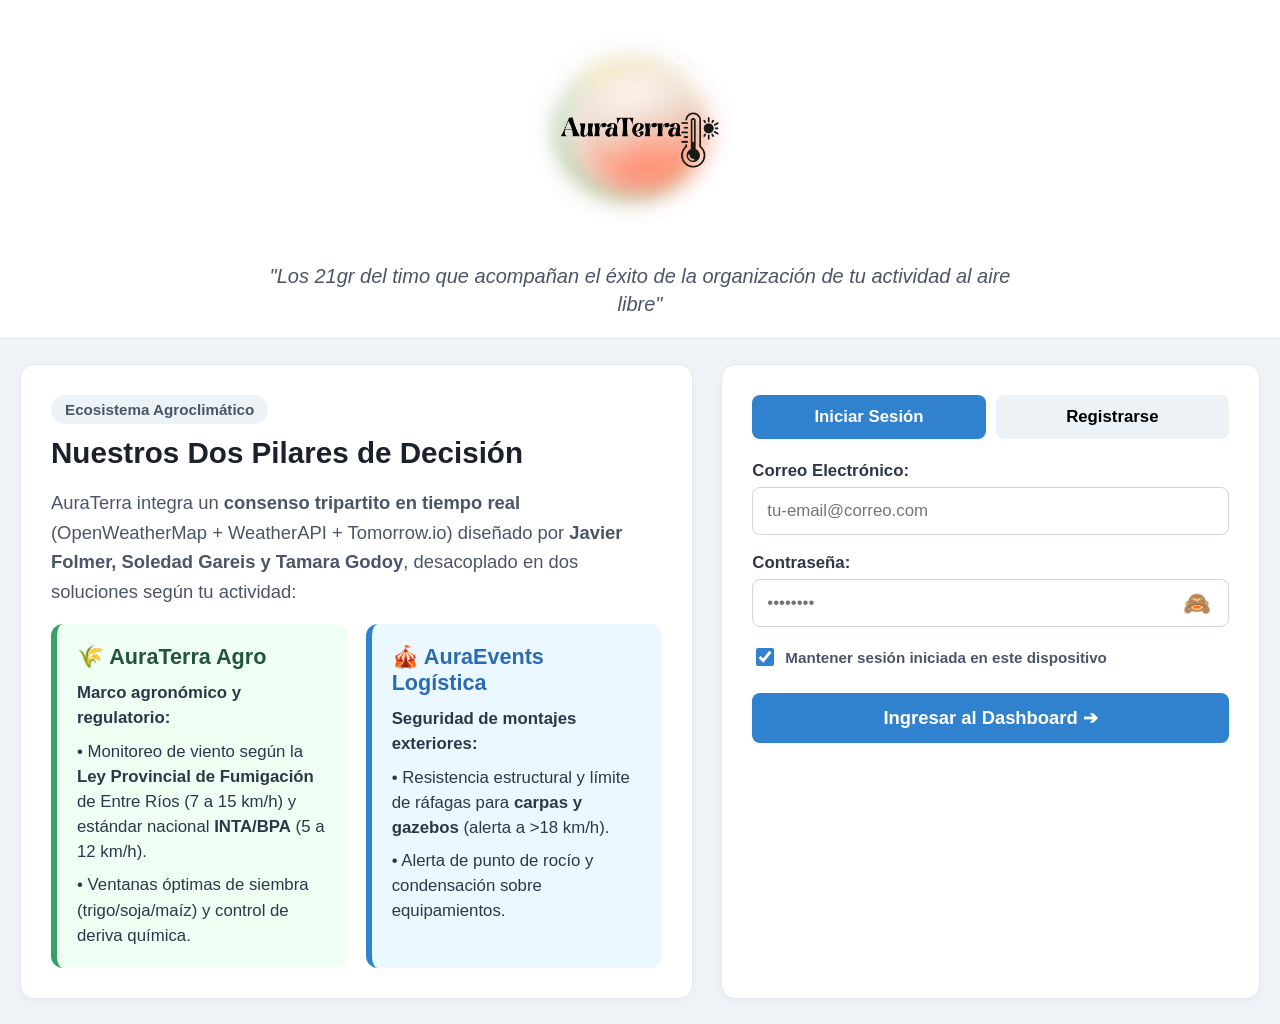
==== index.html @ 88633a2b "Aumento en el tamaño de letra, box para dejar sesion iniciada y mensaje para doble factor de autemti" ====
<!DOCTYPE html>
<html lang="es">
<head>
    <meta charset="UTF-8">
    <title>AuraTerra — Acceso Institucional</title>
    <style>
        body { font-family: 'Segoe UI', Tahoma, Geneva, Verdana, sans-serif; background: #f0f4f8; color: #2d3748; margin: 0; padding: 0; }
        .hero { background: white; padding: 30px 20px 20px 20px; text-align: center; border-bottom: 1px solid #e2e8f0; }
        .hero img { max-width: 220px; height: auto; display: block; margin: 0 auto; }
        .hero p { color: #4a5568; font-style: italic; max-width: 750px; margin: 12px auto 0 auto; font-size: 1.25rem; font-weight: 500; line-height: 1.4; }
        
        .container { max-width: 1240px; margin: 25px auto; display: grid; grid-template-columns: 1.25fr 1fr; gap: 28px; padding: 0 20px; }
        .card { background: white; padding: 30px; border-radius: 14px; box-shadow: 0 4px 15px rgba(0,0,0,0.04); border: 1px solid #e2e8f0; }
        
        .badge-ecosistema { display: inline-block; padding: 6px 14px; background: #edf2f7; border-radius: 20px; font-size: 0.95rem; font-weight: 700; color: #4a5568; }
        .titulo-seccion { font-size: 1.85rem; margin: 12px 0 16px 0; color: #1a202c; font-weight: 800; }
        .texto-intro { font-size: 1.15rem; color: #4a5568; line-height: 1.6; margin-bottom: 18px; }

        .seccion-comparativa { display: grid; grid-template-columns: 1fr 1fr; gap: 18px; margin-top: 15px; }
        .subcard-perfil { padding: 20px; border-radius: 12px; border-left: 6px solid; }
        .subcard-agro { background: #f0fff4; border-color: #38a169; }
        .subcard-events { background: #ebf8ff; border-color: #3182ce; }
        .subcard-perfil h3 { margin: 0 0 10px 0; font-size: 1.35rem; font-weight: 700; }
        .subcard-agro h3 { color: #22543d; }
        .subcard-events h3 { color: #2b6cb0; }
        .subcard-perfil p { margin: 0 0 8px 0; font-size: 1.05rem; color: #2d3748; line-height: 1.5; }
        .subcard-perfil p:last-child { margin-bottom: 0; }

        .tabs { display: flex; gap: 10px; margin-bottom: 22px; }
        .tab-btn { flex: 1; padding: 12px; border: none; background: #edf2f7; border-radius: 8px; font-weight: 700; font-size: 1.05rem; cursor: pointer; }
        .tab-btn.active { background: #3182ce; color: white; }
        .form-group { margin-bottom: 18px; position: relative; }
        .form-group label { display: block; font-weight: 700; margin-bottom: 6px; font-size: 1.05rem; color: #2d3748; }
        .input-wrapper { position: relative; display: flex; align-items: center; }
        .input-wrapper input { width: 100%; padding: 13px 44px 13px 14px; border: 1.5px solid #cbd5e0; border-radius: 8px; font-size: 1.05rem; box-sizing: border-box; }
        .toggle-pwd-btn { position: absolute; right: 12px; background: none; border: none; cursor: pointer; font-size: 1.4rem; user-select: none; }
        
        .recordar-box { display: flex; align-items: center; gap: 8px; margin: 12px 0 16px 0; user-select: none; cursor: pointer; }
        .recordar-box input[type="checkbox"] { width: 18px; height: 18px; cursor: pointer; accent-color: #3182ce; }
        .recordar-box label { font-size: 0.95rem; color: #4a5568; font-weight: 600; cursor: pointer; }

        .pwd-strength-bar { height: 6px; background: #e2e8f0; border-radius: 4px; margin-top: 8px; overflow: hidden; }
        .pwd-strength-fill { height: 100%; width: 0%; transition: width 0.3s, background 0.3s; }
        .pwd-rules { font-size: 0.85rem; color: #718096; margin-top: 6px; font-weight: 500; }

        .btn-submit { width: 100%; background: #3182ce; color: white; padding: 14px; border: none; border-radius: 8px; font-weight: 700; font-size: 1.15rem; cursor: pointer; margin-top: 8px; }
        .btn-submit:hover { background: #2b6cb0; }
        
        .modal-2fa { display: none; position: fixed; inset: 0; background: rgba(0,0,0,0.5); backdrop-filter: blur(4px); justify-content: center; align-items: center; z-index: 9999; }
        .modal-2fa.active { display: flex; }
        .modal-2fa-card { background: white; padding: 32px; border-radius: 14px; width: 360px; text-align: center; box-shadow: 0 10px 25px rgba(0,0,0,0.2); }
        .input-otp { font-size: 2rem; letter-spacing: 10px; text-align: center; width: 85%; padding: 10px; border: 2px solid #3182ce; border-radius: 8px; margin: 15px auto; display: block; font-weight: bold; }
    </style>
</head>
<body>
    <div class="hero">
        <img src="./public/img/image_67422e.jpg" alt="AuraTerra Logo">
        <p>"Los 21gr del timo que acompañan el éxito de la organización de tu actividad al aire libre"</p>
    </div>

    <div class="container">
        <div class="card">
            <span class="badge-ecosistema">Ecosistema Agroclimático</span>
            <h2 class="titulo-seccion">Nuestros Dos Pilares de Decisión</h2>
            <p class="texto-intro">AuraTerra integra un <b>consenso tripartito en tiempo real</b> (OpenWeatherMap + WeatherAPI + Tomorrow.io) diseñado por <b>Javier Folmer, Soledad Gareis y Tamara Godoy</b>, desacoplado en dos soluciones según tu actividad:</p>

            <div class="seccion-comparativa">
                <div class="subcard-perfil subcard-agro">
                    <h3>🌾 AuraTerra Agro</h3>
                    <p><b>Marco agronómico y regulatorio:</b></p>
                    <p>• Monitoreo de viento según la <b>Ley Provincial de Fumigación</b> de Entre Ríos (7 a 15 km/h) y estándar nacional <b>INTA/BPA</b> (5 a 12 km/h).</p>
                    <p>• Ventanas óptimas de siembra (trigo/soja/maíz) y control de deriva química.</p>
                </div>
                <div class="subcard-perfil subcard-events">
                    <h3>🎪 AuraEvents Logística</h3>
                    <p><b>Seguridad de montajes exteriores:</b></p>
                    <p>• Resistencia estructural y límite de ráfagas para <b>carpas y gazebos</b> (alerta a >18 km/h).</p>
                    <p>• Alerta de punto de rocío y condensación sobre equipamientos.</p>
                </div>
            </div>
        </div>

        <div class="card">
            <div class="tabs">
                <button class="tab-btn active" id="tabLogin" onclick="cambiarTab('login')">Iniciar Sesión</button>
                <button class="tab-btn" id="tabRegister" onclick="cambiarTab('register')">Registrarse</button>
            </div>

            <!-- Formulario de Login -->
            <form id="formLogin" onsubmit="iniciarLoginCon2FA(event)">
                <div class="form-group">
                    <label>Correo Electrónico:</label>
                    <div class="input-wrapper">
                        <input type="email" id="loginEmail" required placeholder="tu-email@correo.com">
                    </div>
                </div>
                <div class="form-group">
                    <label>Contraseña:</label>
                    <div class="input-wrapper">
                        <input type="password" id="loginPassword" required placeholder="••••••••">
                        <button type="button" class="toggle-pwd-btn" onclick="togglePasswordVisibility('loginPassword', this)">🙈</button>
                    </div>
                </div>

                <!-- Checkbox Mantener Sesión -->
                <div class="recordar-box">
                    <input type="checkbox" id="checkRecordarSesion" checked>
                    <label for="checkRecordarSesion">Mantener sesión iniciada en este dispositivo</label>
                </div>

                <button type="submit" class="btn-submit">Ingresar al Dashboard ➔</button>
            </form>

            <!-- Formulario de Registro -->
            <form id="formRegister" style="display:none;" onsubmit="procesarRegistro(event)">
                <div class="form-group">
                    <label>Nombre y Apellido:</label>
                    <div class="input-wrapper">
                        <input type="text" id="regNombre" required placeholder="Ej: Soledad Gareis">
                    </div>
                </div>
                <div class="form-group">
                    <label>Correo Electrónico:</label>
                    <div class="input-wrapper">
                        <input type="email" id="regEmail" required placeholder="tu-email@correo.com">
                    </div>
                </div>
                <div class="form-group">
                    <label>Contraseña Compleja:</label>
                    <div class="input-wrapper">
                        <input type="password" id="regPassword" required oninput="evaluarFuerzaContrasena(this.value)" placeholder="Ej: Clima#2026!">
                        <button type="button" class="toggle-pwd-btn" onclick="togglePasswordVisibility('regPassword', this)">🙈</button>
                    </div>
                    <div class="pwd-strength-bar"><div class="pwd-strength-fill" id="pwdBar"></div></div>
                    <div class="pwd-rules" id="pwdRules">Mínimo 8 caracteres, 1 mayúscula, 1 número y 1 símbolo (@$!%*?&).</div>
                </div>
                <div class="form-group">
                    <label>Rol Operativo:</label>
                    <select id="regRol" style="width:100%; padding:13px; border:1.5px solid #cbd5e0; border-radius:8px; font-size:1.05rem;">
                        <option value="agricultor">🌾 AuraTerra — Agricultor (Ley de Fumigación)</option>
                        <option value="planificador">🎪 AuraEvents — Planificador (Seguridad Carpas)</option>
                    </select>
                </div>
                <button type="submit" class="btn-submit" style="background:#27ae60;">Crear Cuenta ➔</button>
            </form>
            <div id="msgAuth" style="margin-top:14px; text-align:center; font-weight:700; font-size:1.05rem;"></div>
        </div>
    </div>

    <!-- Modal 2FA -->
    <div class="modal-2fa" id="modal2FA">
        <div class="modal-2fa-card">
            <span style="font-size:2.8rem;">🔐</span>
            <h3 style="margin:10px 0 6px 0; font-size:1.4rem;">Doble Factor (2FA)</h3>
            <p style="font-size:0.95rem; color:#718096; margin:0;">Ingresá el código de verificación:</p>
            <div style="background:#edf2f7; padding:10px; border-radius:8px; font-weight:800; color:#2b6cb0; margin:12px 0; font-size:1.2rem;" id="otpDemoDisplay">Código: ------</div>
            <input type="text" class="input-otp" id="inputCodigoOTP" maxlength="6" placeholder="000000">
            <button class="btn-submit" onclick="verificarCodigoOTP()">Verificar y Entrar ➔</button>
            <p style="font-size:0.9rem; color:#e53e3e; margin-top:10px; display:none; font-weight:700;" id="error2FA">Código incorrecto. Reintentá.</p>
        </div>
    </div>

    <script>
        const API_URL = "http://localhost/auraterra-backend-api";
        let codigoOTPGenerado = null;
        let datosUsuarioPendientes = null;
        let intentosFallidos2FA = 0;
        let recordarSesionElegido = true;

        // Auto-login si el usuario tildó "Mantener sesión iniciada"
        window.addEventListener('DOMContentLoaded', () => {
            const sesionPersistida = localStorage.getItem('usuario');
            if (sesionPersistida) {
                try {
                    const u = JSON.parse(sesionPersistida);
                    if (u && u.nombre) {
                        window.location.href = './public/dashboard.html';
                        return;
                    }
                } catch(e) {}
            }
        });

        function cambiarTab(tab) {
            document.getElementById('tabLogin').classList.toggle('active', tab === 'login');
            document.getElementById('tabRegister').classList.toggle('active', tab === 'register');
            document.getElementById('formLogin').style.display = tab === 'login' ? 'block' : 'none';
            document.getElementById('formRegister').style.display = tab === 'register' ? 'block' : 'none';
            document.getElementById('msgAuth').textContent = '';
        }

        function togglePasswordVisibility(inputId, btn) {
            const input = document.getElementById(inputId);
            if (input.type === 'password') {
                input.type = 'text';
                btn.textContent = '👀';
            } else {
                input.type = 'password';
                btn.textContent = '🙈';
            }
        }

        function evaluarFuerzaContrasena(pwd) {
            const bar = document.getElementById('pwdBar');
            const rules = document.getElementById('pwdRules');
            let fuerza = 0;
            if (pwd.length >= 8) fuerza += 25;
            if (/[A-Z]/.test(pwd)) fuerza += 25;
            if (/[0-9]/.test(pwd)) fuerza += 25;
            if (/[@$!%*?&#]/.test(pwd)) fuerza += 25;

            bar.style.width = fuerza + '%';
            if (fuerza < 50) {
                bar.style.background = '#e53e3e';
                rules.style.color = '#e53e3e';
            } else if (fuerza < 100) {
                bar.style.background = '#dd6b20';
                rules.style.color = '#dd6b20';
            } else {
                bar.style.background = '#38a169';
                rules.style.color = '#38a169';
                rules.textContent = '✓ Contraseña segura y robusta.';
            }
            return fuerza === 100;
        }

        async function iniciarLoginCon2FA(e) {
            e.preventDefault();
            const email = document.getElementById('loginEmail').value.trim();
            const password = document.getElementById('loginPassword').value;
            recordarSesionElegido = document.getElementById('checkRecordarSesion').checked;
            const msg = document.getElementById('msgAuth');
            msg.style.color = '#3182ce'; msg.textContent = 'Validando credenciales...';

            try {
                const res = await fetch(`${API_URL}/login`, {
                    method: 'POST',
                    headers: { 'Content-Type': 'application/json' },
                    body: JSON.stringify({ email, password })
                });
                const data = await res.json();
                if (data.status === 'success') {
                    msg.textContent = '';
                    datosUsuarioPendientes = data.user;
                    intentosFallidos2FA = 0;
                    
                    codigoOTPGenerado = Math.floor(100000 + Math.random() * 900000).toString();
                    document.getElementById('otpDemoDisplay').textContent = `Código de seguridad: ${codigoOTPGenerado}`;
                    document.getElementById('modal2FA').classList.add('active');
                    
                    const inputOtp = document.getElementById('inputCodigoOTP');
                    inputOtp.value = '';
                    setTimeout(() => inputOtp.focus(), 150);
                    inputOtp.onkeydown = (evt) => {
                        if (evt.key === 'Enter') {
                            evt.preventDefault();
                            verificarCodigoOTP();
                        }
                    };
                } else {
                    msg.style.color = '#e53e3e';
                    msg.textContent = '❌ ' + (data.message || 'Credenciales inválidas');
                }
            } catch(err) {
                msg.style.color = '#e53e3e';
                msg.textContent = '❌ Error de conexión al backend';
            }
        }

        function verificarCodigoOTP() {
            const ingresado = document.getElementById('inputCodigoOTP').value.trim();
            const err = document.getElementById('error2FA');

            if (ingresado === codigoOTPGenerado) {
                const infoStr = JSON.stringify(datosUsuarioPendientes);
                if (recordarSesionElegido) {
                    localStorage.setItem('usuario', infoStr);
                    sessionStorage.removeItem('usuario');
                } else {
                    sessionStorage.setItem('usuario', infoStr);
                    localStorage.removeItem('usuario');
                }
                window.location.href = './public/dashboard.html';
            } else {
                intentosFallidos2FA++;
                const restantes = 3 - intentosFallidos2FA;
                if (intentosFallidos2FA >= 3) {
                    alert("🚫 Seguridad Perimetral: Se ha bloqueado el acceso por superar los 3 intentos fallidos de 2FA.");
                    window.location.href = `${API_URL}/index.php?error_suspension_manual=1`;
                } else {
                    err.textContent = `Código incorrecto. Te quedan ${restantes} intento(s) antes del bloqueo.`;
                    err.style.display = 'block';
                    document.getElementById('inputCodigoOTP').value = '';
                    document.getElementById('inputCodigoOTP').focus();
                }
            }
        }

        async function procesarRegistro(e) {
            e.preventDefault();
            const nombre = document.getElementById('regNombre').value.trim();
            const email = document.getElementById('regEmail').value.trim();
            const password = document.getElementById('regPassword').value;
            const rol = document.getElementById('regRol').value;
            const msg = document.getElementById('msgAuth');

            if (!evaluarFuerzaContrasena(password)) {
                msg.style.color = '#e53e3e';
                msg.textContent = '⚠️ La contraseña debe cumplir todos los requisitos de seguridad.';
                return;
            }

            msg.style.color = '#3182ce'; msg.textContent = 'Creando cuenta...';
            try {
                const res = await fetch(`${API_URL}/register`, {
                    method: 'POST',
                    headers: { 'Content-Type': 'application/json' },
                    body: JSON.stringify({ nombre, email, password, rol })
                });
                const data = await res.json();
                if (data.status === 'success') {
                    localStorage.setItem('usuario', JSON.stringify({ nombre, email, rol }));
                    window.location.href = './public/dashboard.html';
                } else {
                    msg.style.color = '#e53e3e';
                    msg.textContent = '❌ ' + (data.message || 'Error al registrarse');
                }
            } catch(err) {
                msg.style.color = '#e53e3e';
                msg.textContent = '❌ Error de comunicación con la API';
            }
        }
    </script>
</body>
</html>
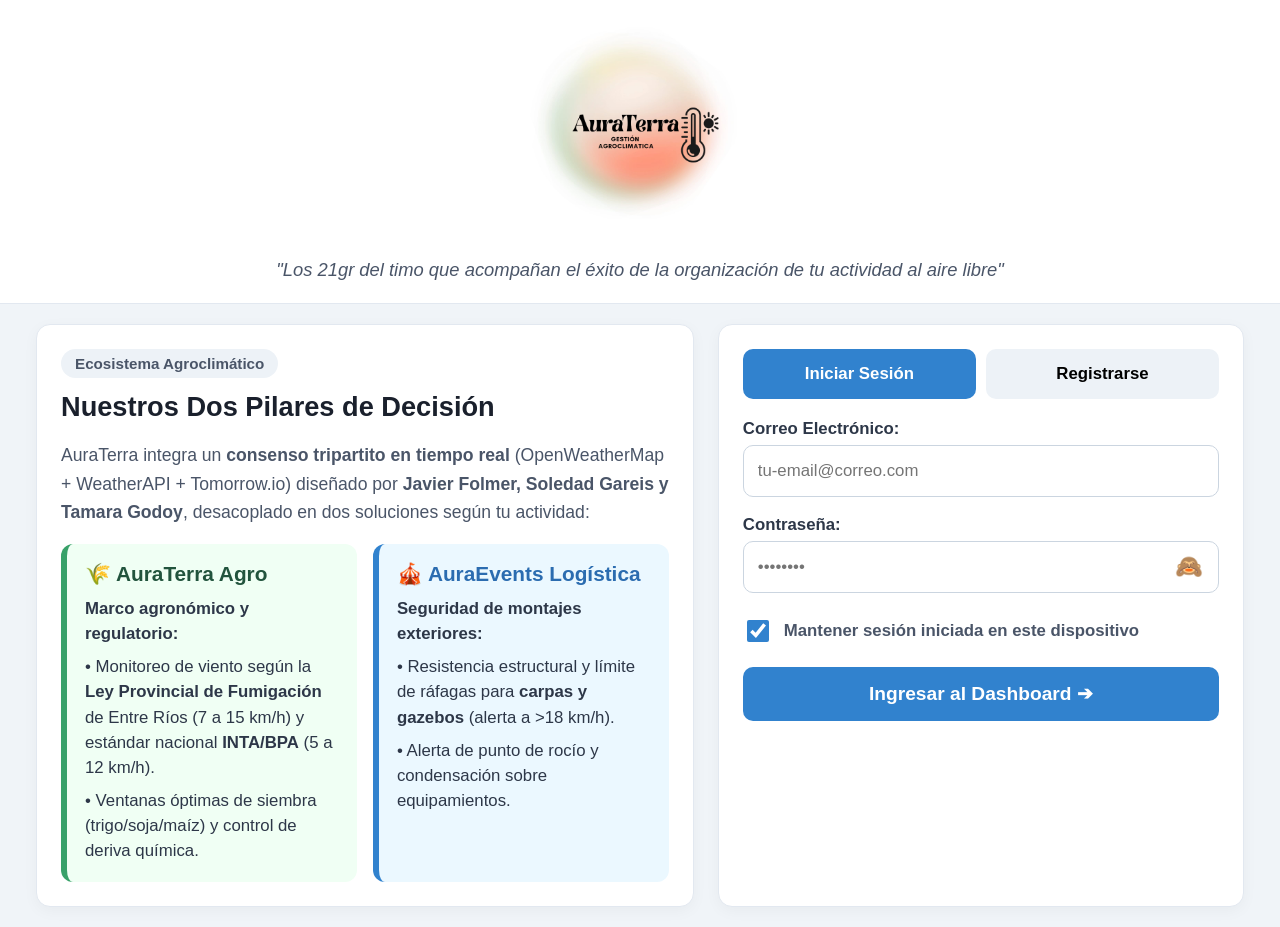
==== commit a5d7439f: "Cambio de placeholder en registro + Mejoras de uso en consola de administrador" ====
--- a/index.html
+++ b/index.html
@@ -2,59 +2,74 @@
 <html lang="es">
 <head>
     <meta charset="UTF-8">
+    <meta name="viewport" content="width=device-width, initial-scale=1.0, maximum-scale=1.0, user-scalable=no">
     <title>AuraTerra — Acceso Institucional</title>
     <style>
-        body { font-family: 'Segoe UI', Tahoma, Geneva, Verdana, sans-serif; background: #f0f4f8; color: #2d3748; margin: 0; padding: 0; }
-        .hero { background: white; padding: 30px 20px 20px 20px; text-align: center; border-bottom: 1px solid #e2e8f0; }
-        .hero img { max-width: 220px; height: auto; display: block; margin: 0 auto; }
-        .hero p { color: #4a5568; font-style: italic; max-width: 750px; margin: 12px auto 0 auto; font-size: 1.25rem; font-weight: 500; line-height: 1.4; }
-        
-        .container { max-width: 1240px; margin: 25px auto; display: grid; grid-template-columns: 1.25fr 1fr; gap: 28px; padding: 0 20px; }
-        .card { background: white; padding: 30px; border-radius: 14px; box-shadow: 0 4px 15px rgba(0,0,0,0.04); border: 1px solid #e2e8f0; }
+        * { box-sizing: border-box; }
+        body { font-family: 'Segoe UI', Tahoma, Geneva, Verdana, sans-serif; background: #f0f4f8; color: #2d3748; margin: 0; padding: 0; -webkit-tap-highlight-color: transparent; }
+        
+        .hero { background: white; padding: 25px 16px 20px 16px; text-align: center; border-bottom: 1px solid #e2e8f0; }
+        .hero img { max-width: 220px; width: 75%; height: auto; display: block; margin: 0 auto; }
+        .hero p { color: #4a5568; font-style: italic; max-width: 750px; margin: 12px auto 0 auto; font-size: 1.15rem; font-weight: 500; line-height: 1.4; padding: 0 10px; }
+        
+        .container { max-width: 1240px; margin: 20px auto; display: grid; grid-template-columns: 1.25fr 1fr; gap: 24px; padding: 0 16px; }
+        .card { background: white; padding: 24px; border-radius: 14px; box-shadow: 0 4px 15px rgba(0,0,0,0.04); border: 1px solid #e2e8f0; }
         
         .badge-ecosistema { display: inline-block; padding: 6px 14px; background: #edf2f7; border-radius: 20px; font-size: 0.95rem; font-weight: 700; color: #4a5568; }
-        .titulo-seccion { font-size: 1.85rem; margin: 12px 0 16px 0; color: #1a202c; font-weight: 800; }
-        .texto-intro { font-size: 1.15rem; color: #4a5568; line-height: 1.6; margin-bottom: 18px; }
-
-        .seccion-comparativa { display: grid; grid-template-columns: 1fr 1fr; gap: 18px; margin-top: 15px; }
-        .subcard-perfil { padding: 20px; border-radius: 12px; border-left: 6px solid; }
+        .titulo-seccion { font-size: 1.7rem; margin: 12px 0 16px 0; color: #1a202c; font-weight: 800; line-height: 1.25; }
+        .texto-intro { font-size: 1.1rem; color: #4a5568; line-height: 1.6; margin-bottom: 18px; }
+
+        .seccion-comparativa { display: grid; grid-template-columns: 1fr 1fr; gap: 16px; margin-top: 15px; }
+        .subcard-perfil { padding: 18px; border-radius: 12px; border-left: 6px solid; }
         .subcard-agro { background: #f0fff4; border-color: #38a169; }
         .subcard-events { background: #ebf8ff; border-color: #3182ce; }
-        .subcard-perfil h3 { margin: 0 0 10px 0; font-size: 1.35rem; font-weight: 700; }
+        .subcard-perfil h3 { margin: 0 0 10px 0; font-size: 1.3rem; font-weight: 700; }
         .subcard-agro h3 { color: #22543d; }
         .subcard-events h3 { color: #2b6cb0; }
         .subcard-perfil p { margin: 0 0 8px 0; font-size: 1.05rem; color: #2d3748; line-height: 1.5; }
         .subcard-perfil p:last-child { margin-bottom: 0; }
 
-        .tabs { display: flex; gap: 10px; margin-bottom: 22px; }
-        .tab-btn { flex: 1; padding: 12px; border: none; background: #edf2f7; border-radius: 8px; font-weight: 700; font-size: 1.05rem; cursor: pointer; }
+        .tabs { display: flex; gap: 10px; margin-bottom: 20px; }
+        .tab-btn { flex: 1; height: 50px; border: none; background: #edf2f7; border-radius: 10px; font-weight: 700; font-size: 1.05rem; cursor: pointer; transition: background 0.2s; }
         .tab-btn.active { background: #3182ce; color: white; }
+        
         .form-group { margin-bottom: 18px; position: relative; }
         .form-group label { display: block; font-weight: 700; margin-bottom: 6px; font-size: 1.05rem; color: #2d3748; }
         .input-wrapper { position: relative; display: flex; align-items: center; }
-        .input-wrapper input { width: 100%; padding: 13px 44px 13px 14px; border: 1.5px solid #cbd5e0; border-radius: 8px; font-size: 1.05rem; box-sizing: border-box; }
-        .toggle-pwd-btn { position: absolute; right: 12px; background: none; border: none; cursor: pointer; font-size: 1.4rem; user-select: none; }
-        
-        .recordar-box { display: flex; align-items: center; gap: 8px; margin: 12px 0 16px 0; user-select: none; cursor: pointer; }
-        .recordar-box input[type="checkbox"] { width: 18px; height: 18px; cursor: pointer; accent-color: #3182ce; }
-        .recordar-box label { font-size: 0.95rem; color: #4a5568; font-weight: 600; cursor: pointer; }
+        .input-wrapper input, .form-group select { width: 100%; height: 52px; padding: 0 46px 0 14px; border: 1.5px solid #cbd5e0; border-radius: 10px; font-size: 1.05rem; background: #fff; outline: none; }
+        .input-wrapper input:focus, .form-group select:focus { border-color: #3182ce; box-shadow: 0 0 0 3px rgba(49,130,206,0.15); }
+        .toggle-pwd-btn { position: absolute; right: 8px; height: 100%; width: 44px; background: none; border: none; cursor: pointer; font-size: 1.4rem; display: flex; align-items: center; justify-content: center; user-select: none; }
+        
+        .recordar-box { display: flex; align-items: center; gap: 12px; margin: 16px 0; user-select: none; cursor: pointer; min-height: 40px; }
+        .recordar-box input[type="checkbox"] { width: 22px; height: 22px; cursor: pointer; accent-color: #3182ce; }
+        .recordar-box label { font-size: 1.05rem; color: #4a5568; font-weight: 600; cursor: pointer; }
 
         .pwd-strength-bar { height: 6px; background: #e2e8f0; border-radius: 4px; margin-top: 8px; overflow: hidden; }
         .pwd-strength-fill { height: 100%; width: 0%; transition: width 0.3s, background 0.3s; }
         .pwd-rules { font-size: 0.85rem; color: #718096; margin-top: 6px; font-weight: 500; }
 
-        .btn-submit { width: 100%; background: #3182ce; color: white; padding: 14px; border: none; border-radius: 8px; font-weight: 700; font-size: 1.15rem; cursor: pointer; margin-top: 8px; }
-        .btn-submit:hover { background: #2b6cb0; }
-        
-        .modal-2fa { display: none; position: fixed; inset: 0; background: rgba(0,0,0,0.5); backdrop-filter: blur(4px); justify-content: center; align-items: center; z-index: 9999; }
+        .btn-submit { width: 100%; height: 54px; background: #3182ce; color: white; border: none; border-radius: 10px; font-weight: 700; font-size: 1.2rem; cursor: pointer; margin-top: 10px; display: flex; align-items: center; justify-content: center; }
+        .btn-submit:active { transform: scale(0.99); background: #2b6cb0; }
+        
+        .modal-2fa { display: none; position: fixed; inset: 0; background: rgba(0,0,0,0.55); backdrop-filter: blur(4px); justify-content: center; align-items: center; z-index: 9999; padding: 16px; }
         .modal-2fa.active { display: flex; }
-        .modal-2fa-card { background: white; padding: 32px; border-radius: 14px; width: 360px; text-align: center; box-shadow: 0 10px 25px rgba(0,0,0,0.2); }
-        .input-otp { font-size: 2rem; letter-spacing: 10px; text-align: center; width: 85%; padding: 10px; border: 2px solid #3182ce; border-radius: 8px; margin: 15px auto; display: block; font-weight: bold; }
+        .modal-2fa-card { background: white; padding: 28px 20px; border-radius: 16px; width: 100%; max-width: 380px; text-align: center; box-shadow: 0 10px 25px rgba(0,0,0,0.25); }
+        .input-otp { font-size: 2.2rem; letter-spacing: 10px; text-align: center; width: 100%; height: 60px; border: 2px solid #3182ce; border-radius: 10px; margin: 15px auto; display: block; font-weight: bold; }
+
+        @media (max-width: 860px) {
+            .container { grid-template-columns: 1fr; margin: 12px auto; gap: 16px; }
+            .hero { padding: 18px 12px; }
+            .hero img { max-width: 180px; }
+            .hero p { font-size: 1.05rem; }
+            .seccion-comparativa { grid-template-columns: 1fr; }
+            .card { padding: 20px; }
+            .titulo-seccion { font-size: 1.45rem; }
+        }
     </style>
 </head>
 <body>
     <div class="hero">
-        <img src="./public/img/image_67422e.jpg" alt="AuraTerra Logo">
+        <img src="./public/img/logoAuraTerra.jpeg" alt="AuraTerra Logo">
         <p>"Los 21gr del timo que acompañan el éxito de la organización de tu actividad al aire libre"</p>
     </div>
 
@@ -91,18 +106,17 @@
                 <div class="form-group">
                     <label>Correo Electrónico:</label>
                     <div class="input-wrapper">
-                        <input type="email" id="loginEmail" required placeholder="tu-email@correo.com">
+                        <input type="email" id="loginEmail" required placeholder="tu-email@correo.com" autocomplete="email">
                     </div>
                 </div>
                 <div class="form-group">
                     <label>Contraseña:</label>
                     <div class="input-wrapper">
-                        <input type="password" id="loginPassword" required placeholder="••••••••">
+                        <input type="password" id="loginPassword" required placeholder="••••••••" autocomplete="current-password">
                         <button type="button" class="toggle-pwd-btn" onclick="togglePasswordVisibility('loginPassword', this)">🙈</button>
                     </div>
                 </div>
 
-                <!-- Checkbox Mantener Sesión -->
                 <div class="recordar-box">
                     <input type="checkbox" id="checkRecordarSesion" checked>
                     <label for="checkRecordarSesion">Mantener sesión iniciada en este dispositivo</label>
@@ -116,19 +130,19 @@
                 <div class="form-group">
                     <label>Nombre y Apellido:</label>
                     <div class="input-wrapper">
-                        <input type="text" id="regNombre" required placeholder="Ej: Soledad Gareis">
+                        <input type="text" id="regNombre" required placeholder="Ej: AuraTerra Clima">
                     </div>
                 </div>
                 <div class="form-group">
                     <label>Correo Electrónico:</label>
                     <div class="input-wrapper">
-                        <input type="email" id="regEmail" required placeholder="tu-email@correo.com">
+                        <input type="email" id="regEmail" required placeholder="tu-email@correo.com" autocomplete="email">
                     </div>
                 </div>
                 <div class="form-group">
                     <label>Contraseña Compleja:</label>
                     <div class="input-wrapper">
-                        <input type="password" id="regPassword" required oninput="evaluarFuerzaContrasena(this.value)" placeholder="Ej: Clima#2026!">
+                        <input type="password" id="regPassword" required oninput="evaluarFuerzaContrasena(this.value)" placeholder="Ej: Clima#2026!" autocomplete="new-password">
                         <button type="button" class="toggle-pwd-btn" onclick="togglePasswordVisibility('regPassword', this)">🙈</button>
                     </div>
                     <div class="pwd-strength-bar"><div class="pwd-strength-fill" id="pwdBar"></div></div>
@@ -136,7 +150,7 @@
                 </div>
                 <div class="form-group">
                     <label>Rol Operativo:</label>
-                    <select id="regRol" style="width:100%; padding:13px; border:1.5px solid #cbd5e0; border-radius:8px; font-size:1.05rem;">
+                    <select id="regRol">
                         <option value="agricultor">🌾 AuraTerra — Agricultor (Ley de Fumigación)</option>
                         <option value="planificador">🎪 AuraEvents — Planificador (Seguridad Carpas)</option>
                     </select>
@@ -154,22 +168,23 @@
             <h3 style="margin:10px 0 6px 0; font-size:1.4rem;">Doble Factor (2FA)</h3>
             <p style="font-size:0.95rem; color:#718096; margin:0;">Ingresá el código de verificación:</p>
             <div style="background:#edf2f7; padding:10px; border-radius:8px; font-weight:800; color:#2b6cb0; margin:12px 0; font-size:1.2rem;" id="otpDemoDisplay">Código: ------</div>
-            <input type="text" class="input-otp" id="inputCodigoOTP" maxlength="6" placeholder="000000">
+            <input type="text" inputmode="numeric" class="input-otp" id="inputCodigoOTP" maxlength="6" placeholder="000000">
             <button class="btn-submit" onclick="verificarCodigoOTP()">Verificar y Entrar ➔</button>
-            <p style="font-size:0.9rem; color:#e53e3e; margin-top:10px; display:none; font-weight:700;" id="error2FA">Código incorrecto. Reintentá.</p>
+            <p style="font-size:0.95rem; color:#e53e3e; margin-top:10px; display:none; font-weight:700;" id="error2FA">Código incorrecto. Reintentá.</p>
         </div>
     </div>
 
     <script>
-        const API_URL = "http://localhost/auraterra-backend-api";
+        // Enrutamiento local directo a index.php para garantizar soporte en XAMPP
+        const API_URL = "http://localhost/auraterra-backend-api/index.php";
         let codigoOTPGenerado = null;
         let datosUsuarioPendientes = null;
         let intentosFallidos2FA = 0;
         let recordarSesionElegido = true;
 
-        // Auto-login si el usuario tildó "Mantener sesión iniciada"
+        // Auto-login si la sesión persiste
         window.addEventListener('DOMContentLoaded', () => {
-            const sesionPersistida = localStorage.getItem('usuario');
+            const sesionPersistida = localStorage.getItem('usuario') || sessionStorage.getItem('usuario');
             if (sesionPersistida) {
                 try {
                     const u = JSON.parse(sesionPersistida);
@@ -230,15 +245,28 @@
             const password = document.getElementById('loginPassword').value;
             recordarSesionElegido = document.getElementById('checkRecordarSesion').checked;
             const msg = document.getElementById('msgAuth');
-            msg.style.color = '#3182ce'; msg.textContent = 'Validando credenciales...';
+            msg.style.color = '#3182ce';
+            msg.textContent = 'Validando credenciales...';
 
             try {
-                const res = await fetch(`${API_URL}/login`, {
+                // Llamada con ?ruta=/login para evitar redirecciones 301/302 en Apache
+                const res = await fetch(`${API_URL}?ruta=/login`, {
                     method: 'POST',
                     headers: { 'Content-Type': 'application/json' },
                     body: JSON.stringify({ email, password })
                 });
-                const data = await res.json();
+                
+                const texto = await res.text();
+                let data;
+                try {
+                    data = JSON.parse(texto);
+                } catch(errJson) {
+                    console.error("Respuesta cruda:", texto);
+                    msg.style.color = '#e53e3e';
+                    msg.textContent = '❌ Error interno en la API';
+                    return;
+                }
+
                 if (data.status === 'success') {
                     msg.textContent = '';
                     datosUsuarioPendientes = data.user;
@@ -272,7 +300,15 @@
             const err = document.getElementById('error2FA');
 
             if (ingresado === codigoOTPGenerado) {
-                const infoStr = JSON.stringify(datosUsuarioPendientes);
+                // Toma exactamente los datos reales que envió el backend
+                const usuarioAGuardar = datosUsuarioPendientes || {
+                    nombre: "Administradores",
+                    email: "admin@auraterra.com",
+                    rol: "admin",
+                    estado: "activo"
+                };
+                const infoStr = JSON.stringify(usuarioAGuardar);
+                
                 if (recordarSesionElegido) {
                     localStorage.setItem('usuario', infoStr);
                     sessionStorage.removeItem('usuario');
@@ -280,15 +316,17 @@
                     sessionStorage.setItem('usuario', infoStr);
                     localStorage.removeItem('usuario');
                 }
+                localStorage.setItem('usuario_mobile', infoStr);
+
                 window.location.href = './public/dashboard.html';
             } else {
                 intentosFallidos2FA++;
                 const restantes = 3 - intentosFallidos2FA;
                 if (intentosFallidos2FA >= 3) {
-                    alert("🚫 Seguridad Perimetral: Se ha bloqueado el acceso por superar los 3 intentos fallidos de 2FA.");
-                    window.location.href = `${API_URL}/index.php?error_suspension_manual=1`;
+                    alert("🚫 Acceso bloqueado por superar los intentos de 2FA.");
+                    window.location.reload();
                 } else {
-                    err.textContent = `Código incorrecto. Te quedan ${restantes} intento(s) antes del bloqueo.`;
+                    err.textContent = `Código incorrecto. Te quedan ${restantes} intento(s).`;
                     err.style.display = 'block';
                     document.getElementById('inputCodigoOTP').value = '';
                     document.getElementById('inputCodigoOTP').focus();
@@ -310,16 +348,18 @@
                 return;
             }
 
-            msg.style.color = '#3182ce'; msg.textContent = 'Creando cuenta...';
+            msg.style.color = '#3182ce'; 
+            msg.textContent = 'Creando cuenta...';
             try {
-                const res = await fetch(`${API_URL}/register`, {
+                const res = await fetch(`${API_URL}?ruta=/register`, {
                     method: 'POST',
                     headers: { 'Content-Type': 'application/json' },
                     body: JSON.stringify({ nombre, email, password, rol })
                 });
                 const data = await res.json();
                 if (data.status === 'success') {
-                    localStorage.setItem('usuario', JSON.stringify({ nombre, email, rol }));
+                    const u = { nombre, email, rol, estado: 'prueba' };
+                    localStorage.setItem('usuario', JSON.stringify(u));
                     window.location.href = './public/dashboard.html';
                 } else {
                     msg.style.color = '#e53e3e';
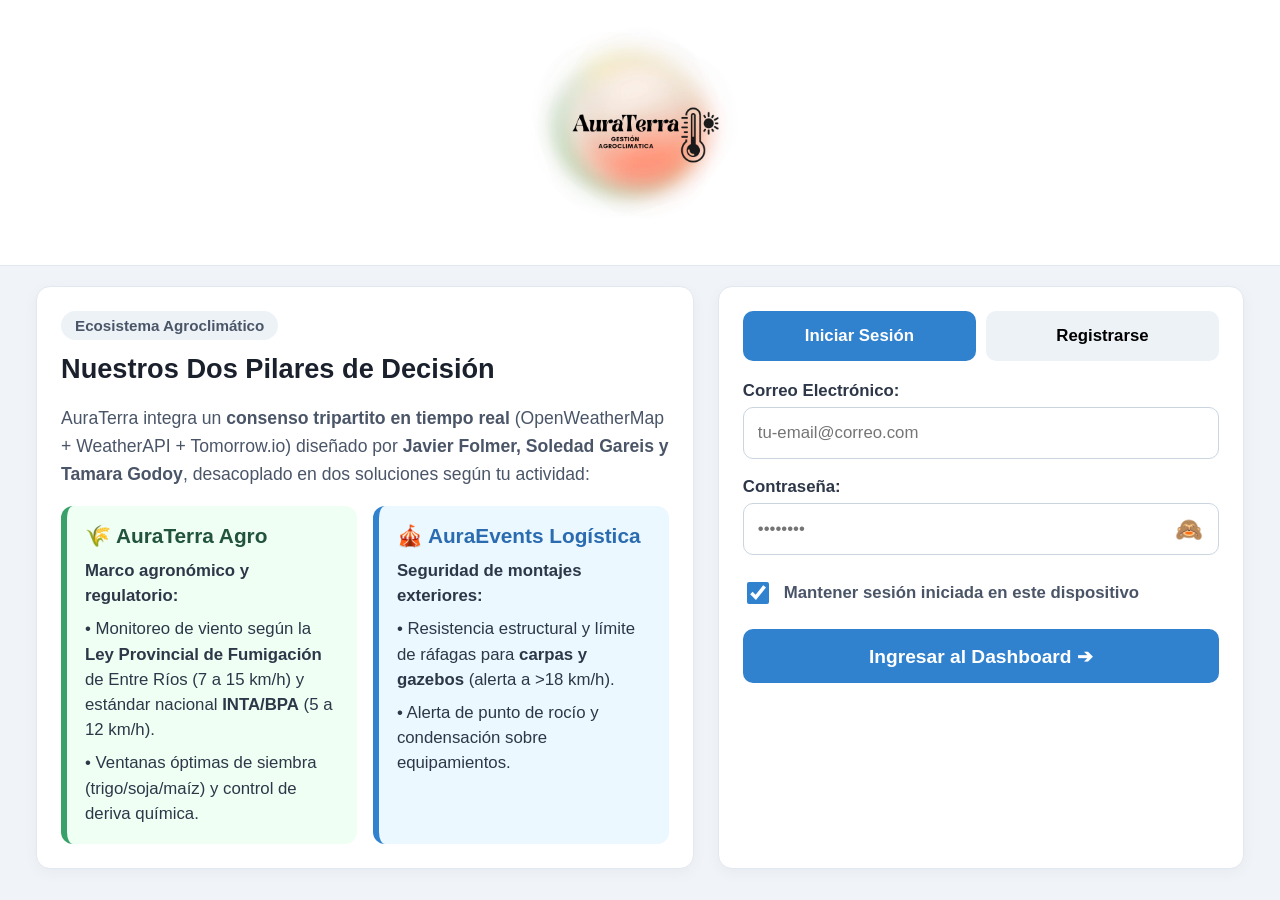
==== commit 0c5608b9: "Cambio de logo y slogan" ====
--- a/index.html
+++ b/index.html
@@ -48,13 +48,20 @@
         .pwd-strength-fill { height: 100%; width: 0%; transition: width 0.3s, background 0.3s; }
         .pwd-rules { font-size: 0.85rem; color: #718096; margin-top: 6px; font-weight: 500; }
 
-        .btn-submit { width: 100%; height: 54px; background: #3182ce; color: white; border: none; border-radius: 10px; font-weight: 700; font-size: 1.2rem; cursor: pointer; margin-top: 10px; display: flex; align-items: center; justify-content: center; }
+        .btn-submit { width: 100%; height: 54px; background: #3182ce; color: white; border: none; border-radius: 10px; font-weight: 700; font-size: 1.2rem; cursor: pointer; margin-top: 10px; display: flex; align-items: center; justify-content: center; transition: transform 0.1s, background 0.2s; }
         .btn-submit:active { transform: scale(0.99); background: #2b6cb0; }
         
-        .modal-2fa { display: none; position: fixed; inset: 0; background: rgba(0,0,0,0.55); backdrop-filter: blur(4px); justify-content: center; align-items: center; z-index: 9999; padding: 16px; }
-        .modal-2fa.active { display: flex; }
-        .modal-2fa-card { background: white; padding: 28px 20px; border-radius: 16px; width: 100%; max-width: 380px; text-align: center; box-shadow: 0 10px 25px rgba(0,0,0,0.25); }
-        .input-otp { font-size: 2.2rem; letter-spacing: 10px; text-align: center; width: 100%; height: 60px; border: 2px solid #3182ce; border-radius: 10px; margin: 15px auto; display: block; font-weight: bold; }
+        /* Modales */
+        .modal-overlay { display: none; position: fixed; inset: 0; background: rgba(15, 23, 42, 0.65); backdrop-filter: blur(5px); justify-content: center; align-items: center; z-index: 9999; padding: 16px; }
+        .modal-overlay.active { display: flex; }
+        .modal-card { background: white; padding: 30px 24px; border-radius: 18px; width: 100%; max-width: 440px; text-align: center; box-shadow: 0 20px 30px rgba(0,0,0,0.25); animation: popModal 0.25s ease-out; }
+        @keyframes popModal { from { opacity: 0; transform: scale(0.92); } to { opacity: 1; transform: scale(1); } }
+        
+        .input-otp { font-size: 2.3rem; letter-spacing: 10px; text-align: center; width: 100%; height: 62px; border: 2.5px solid #3182ce; border-radius: 12px; margin: 16px 0; display: block; font-weight: bold; background: #f8fafc; outline: none; }
+        .input-otp.shake { animation: shakeError 0.35s ease-in-out; border-color: #e53e3e; }
+        @keyframes shakeError { 0%, 100% { transform: translateX(0); } 20%, 60% { transform: translateX(-8px); } 40%, 80% { transform: translateX(8px); } }
+
+        .badge-alerta-2fa { background: #fff5f5; border: 1.5px solid #feb2b2; color: #c53030; padding: 10px 14px; border-radius: 10px; font-size: 0.95rem; font-weight: 700; margin-top: 12px; display: none; }
 
         @media (max-width: 860px) {
             .container { grid-template-columns: 1fr; margin: 12px auto; gap: 16px; }
@@ -70,7 +77,6 @@
 <body>
     <div class="hero">
         <img src="./public/img/logoAuraTerra.jpeg" alt="AuraTerra Logo">
-        <p>"Los 21gr del timo que acompañan el éxito de la organización de tu actividad al aire libre"</p>
     </div>
 
     <div class="container">
@@ -122,7 +128,7 @@
                     <label for="checkRecordarSesion">Mantener sesión iniciada en este dispositivo</label>
                 </div>
 
-                <button type="submit" class="btn-submit">Ingresar al Dashboard ➔</button>
+                <button type="submit" id="btnSubmitLogin" class="btn-submit">Ingresar al Dashboard ➔</button>
             </form>
 
             <!-- Formulario de Registro -->
@@ -161,40 +167,75 @@
         </div>
     </div>
 
-    <!-- Modal 2FA -->
-    <div class="modal-2fa" id="modal2FA">
-        <div class="modal-2fa-card">
-            <span style="font-size:2.8rem;">🔐</span>
-            <h3 style="margin:10px 0 6px 0; font-size:1.4rem;">Doble Factor (2FA)</h3>
-            <p style="font-size:0.95rem; color:#718096; margin:0;">Ingresá el código de verificación:</p>
-            <div style="background:#edf2f7; padding:10px; border-radius:8px; font-weight:800; color:#2b6cb0; margin:12px 0; font-size:1.2rem;" id="otpDemoDisplay">Código: ------</div>
-            <input type="text" inputmode="numeric" class="input-otp" id="inputCodigoOTP" maxlength="6" placeholder="000000">
-            <button class="btn-submit" onclick="verificarCodigoOTP()">Verificar y Entrar ➔</button>
-            <p style="font-size:0.95rem; color:#e53e3e; margin-top:10px; display:none; font-weight:700;" id="error2FA">Código incorrecto. Reintentá.</p>
+    <!-- Modal 2FA Visualmente Atractivo -->
+    <div class="modal-overlay" id="modal2FA">
+        <div class="modal-card">
+            <span style="font-size:3.2rem; display:block; margin-bottom:6px;">🛡️</span>
+            <h3 style="margin:0 0 6px 0; font-size:1.5rem; color:#1a202c; font-weight:800;">Doble Factor (2FA)</h3>
+            <p style="font-size:1rem; color:#4a5568; margin:0 0 10px 0;">Ingresá el código numérico para verificar tu identidad:</p>
+            
+            <div style="background:#ebf8ff; border:1.5px solid #bee3f8; padding:12px; border-radius:12px; font-weight:800; color:#2b6cb0; margin:10px 0; font-size:1.3rem; letter-spacing:1px;" id="otpDemoDisplay">Código: ------</div>
+            
+            <input type="text" inputmode="numeric" class="input-otp" id="inputCodigoOTP" maxlength="6" placeholder="000000" autocomplete="one-time-code">
+            
+            <div id="badgeAlerta2FA" class="badge-alerta-2fa"></div>
+            
+            <button class="btn-submit" id="btnConfirmar2FA" onclick="verificarCodigoOTP()">Verificar y Acceder ➔</button>
+            <button type="button" onclick="cancelar2FA()" style="background:none; border:none; color:#718096; font-size:0.95rem; margin-top:14px; cursor:pointer; font-weight:600;">← Cancelar y volver</button>
         </div>
     </div>
 
+    <!-- Modal Elegante de Cuenta Suspendida -->
+    <div class="modal-overlay" id="modalSuspendida">
+        <div class="modal-card" style="border-top: 6px solid #e53e3e;">
+            <span style="font-size:3.4rem; display:block; margin-bottom:8px;">🚫</span>
+            <h3 style="margin:0 0 8px 0; font-size:1.5rem; color:#c53030; font-weight:800;">Cuenta Suspendida</h3>
+            <p style="font-size:1.05rem; color:#4a5568; line-height:1.5; margin:0 0 16px 0;" id="textoSuspendidaMensaje">
+                El período de prueba de 7 días ha finalizado para esta cuenta o ha sido inhabilitada temporalmente.
+            </p>
+            <div style="background:#f7fafc; border:1px solid #e2e8f0; padding:14px; border-radius:12px; font-size:0.95rem; color:#2d3748; margin-bottom:18px; text-align:left;">
+                📧 <b>Contacto para activación inmediata:</b><br>
+                Escríbenos a <a href="mailto:soporte@auraterra.com" style="color:#3182ce; font-weight:bold; text-decoration:none;">soporte@auraterra.com</a> con tu correo de registro para reactivar la licencia.
+            </div>
+            <button class="btn-submit" style="background:#4a5568;" onclick="cerrarModalSuspendida()">Entendido</button>
+        </div>
+    </div>
+
+    <!-- Modal Elegante de Bloqueo por Intentos 2FA Excedidos -->
+    <div class="modal-overlay" id="modalBloqueo2FA">
+        <div class="modal-card" style="border-top: 6px solid #e53e3e;">
+            <span style="font-size:3.4rem; display:block; margin-bottom:8px;">🔒</span>
+            <h3 style="margin:0 0 8px 0; font-size:1.5rem; color:#c53030; font-weight:800;">Acceso Bloqueado</h3>
+            <p style="font-size:1.05rem; color:#4a5568; line-height:1.5; margin:0 0 18px 0;">
+                Superaste los <b>3 intentos máximos</b> permitidos para la validación de doble factor. Por seguridad, el acceso ha sido cerrado.
+            </p>
+            <button class="btn-submit" style="background:#e53e3e;" onclick="window.location.reload()">Reintentar Ingreso</button>
+        </div>
+    </div>
+
     <script>
-        // Enrutamiento local directo a index.php para garantizar soporte en XAMPP
         const API_URL = "http://localhost/auraterra-backend-api/index.php";
         let codigoOTPGenerado = null;
         let datosUsuarioPendientes = null;
         let intentosFallidos2FA = 0;
         let recordarSesionElegido = true;
 
-        // Auto-login si la sesión persiste
-        window.addEventListener('DOMContentLoaded', () => {
+        // Auto-login solo si existe una sesión válida previamente guardada
+        /*window.addEventListener('DOMContentLoaded', () => {
             const sesionPersistida = localStorage.getItem('usuario') || sessionStorage.getItem('usuario');
             if (sesionPersistida) {
                 try {
                     const u = JSON.parse(sesionPersistida);
-                    if (u && u.nombre) {
+                    if (u && u.nombre && u.estado !== 'suspendido') {
                         window.location.href = './public/dashboard.html';
                         return;
                     }
-                } catch(e) {}
-            }
-        });
+                } catch(e) {
+                    localStorage.removeItem('usuario');
+                    sessionStorage.removeItem('usuario');
+                }
+            }
+        });*/
 
         function cambiarTab(tab) {
             document.getElementById('tabLogin').classList.toggle('active', tab === 'login');
@@ -245,11 +286,13 @@
             const password = document.getElementById('loginPassword').value;
             recordarSesionElegido = document.getElementById('checkRecordarSesion').checked;
             const msg = document.getElementById('msgAuth');
+            const btn = document.getElementById('btnSubmitLogin');
+
             msg.style.color = '#3182ce';
             msg.textContent = 'Validando credenciales...';
+            btn.disabled = true;
 
             try {
-                // Llamada con ?ruta=/login para evitar redirecciones 301/302 en Apache
                 const res = await fetch(`${API_URL}?ruta=/login`, {
                     method: 'POST',
                     headers: { 'Content-Type': 'application/json' },
@@ -257,57 +300,73 @@
                 });
                 
                 const texto = await res.text();
+                btn.disabled = false;
                 let data;
                 try {
                     data = JSON.parse(texto);
                 } catch(errJson) {
-                    console.error("Respuesta cruda:", texto);
                     msg.style.color = '#e53e3e';
-                    msg.textContent = '❌ Error interno en la API';
+                    msg.textContent = '❌ Error de comunicación con el servidor.';
                     return;
                 }
 
-                if (data.status === 'success') {
+                // CASO 1: CUENTA SUSPENDIDA (Bloqueo inmediato y aviso claro)
+                if (res.status === 403 || data.status === 'suspended') {
                     msg.textContent = '';
-                    datosUsuarioPendientes = data.user;
-                    intentosFallidos2FA = 0;
-                    
-                    codigoOTPGenerado = Math.floor(100000 + Math.random() * 900000).toString();
-                    document.getElementById('otpDemoDisplay').textContent = `Código de seguridad: ${codigoOTPGenerado}`;
-                    document.getElementById('modal2FA').classList.add('active');
-                    
-                    const inputOtp = document.getElementById('inputCodigoOTP');
-                    inputOtp.value = '';
-                    setTimeout(() => inputOtp.focus(), 150);
-                    inputOtp.onkeydown = (evt) => {
-                        if (evt.key === 'Enter') {
-                            evt.preventDefault();
-                            verificarCodigoOTP();
-                        }
-                    };
-                } else {
+                    if (data.message) {
+                        document.getElementById('textoSuspendidaMensaje').innerText = data.message;
+                    }
+                    document.getElementById('modalSuspendida').classList.add('active');
+                    return;
+                }
+
+                // CASO 2: CREDENCIALES INCORRECTAS (No permite ingresar)
+                if (data.status !== 'success' || !data.user) {
                     msg.style.color = '#e53e3e';
-                    msg.textContent = '❌ ' + (data.message || 'Credenciales inválidas');
-                }
+                    msg.textContent = '❌ ' + (data.message || 'Credenciales inválidas. Verifica tu correo y contraseña.');
+                    return;
+                }
+
+                // CASO 3: CREDENCIALES VÁLIDAS -> AVANZAR A 2FA
+                msg.textContent = '';
+                datosUsuarioPendientes = data.user;
+                intentosFallidos2FA = 0;
+                
+                codigoOTPGenerado = Math.floor(100000 + Math.random() * 900000).toString();
+                document.getElementById('otpDemoDisplay').textContent = `Código: ${codigoOTPGenerado}`;
+                
+                const badge2FA = document.getElementById('badgeAlerta2FA');
+                badge2FA.style.display = 'none';
+                
+                const inputOtp = document.getElementById('inputCodigoOTP');
+                inputOtp.classList.remove('shake');
+                inputOtp.value = '';
+                
+                document.getElementById('modal2FA').classList.add('active');
+                setTimeout(() => inputOtp.focus(), 150);
+                
+                inputOtp.onkeydown = (evt) => {
+                    if (evt.key === 'Enter') {
+                        evt.preventDefault();
+                        verificarCodigoOTP();
+                    }
+                };
+
             } catch(err) {
+                btn.disabled = false;
                 msg.style.color = '#e53e3e';
-                msg.textContent = '❌ Error de conexión al backend';
+                msg.textContent = '❌ Error de conexión con la base de datos local.';
             }
         }
 
         function verificarCodigoOTP() {
-            const ingresado = document.getElementById('inputCodigoOTP').value.trim();
-            const err = document.getElementById('error2FA');
+            const inputOtp = document.getElementById('inputCodigoOTP');
+            const ingresado = inputOtp.value.trim();
+            const badge2FA = document.getElementById('badgeAlerta2FA');
 
             if (ingresado === codigoOTPGenerado) {
-                // Toma exactamente los datos reales que envió el backend
-                const usuarioAGuardar = datosUsuarioPendientes || {
-                    nombre: "Administradores",
-                    email: "admin@auraterra.com",
-                    rol: "admin",
-                    estado: "activo"
-                };
-                const infoStr = JSON.stringify(usuarioAGuardar);
+                // Al validar 2FA, guardamos ÚNICAMENTE el usuario autenticado
+                const infoStr = JSON.stringify(datosUsuarioPendientes);
                 
                 if (recordarSesionElegido) {
                     localStorage.setItem('usuario', infoStr);
@@ -322,16 +381,31 @@
             } else {
                 intentosFallidos2FA++;
                 const restantes = 3 - intentosFallidos2FA;
+                
+                // Efecto de vibración
+                inputOtp.classList.add('shake');
+                setTimeout(() => inputOtp.classList.remove('shake'), 400);
+
                 if (intentosFallidos2FA >= 3) {
-                    alert("🚫 Acceso bloqueado por superar los intentos de 2FA.");
-                    window.location.reload();
+                    document.getElementById('modal2FA').classList.remove('active');
+                    document.getElementById('modalBloqueo2FA').classList.add('active');
                 } else {
-                    err.textContent = `Código incorrecto. Te quedan ${restantes} intento(s).`;
-                    err.style.display = 'block';
-                    document.getElementById('inputCodigoOTP').value = '';
-                    document.getElementById('inputCodigoOTP').focus();
-                }
-            }
+                    badge2FA.style.display = 'block';
+                    badge2FA.innerHTML = `⚠️ Código incorrecto. Te ${restantes === 1 ? 'queda' : 'quedan'} <b>${restantes} intento${restantes === 1 ? '' : 's'}</b>.`;
+                    inputOtp.value = '';
+                    inputOtp.focus();
+                }
+            }
+        }
+
+        function cancelar2FA() {
+            document.getElementById('modal2FA').classList.remove('active');
+            datosUsuarioPendientes = null;
+            codigoOTPGenerado = null;
+        }
+
+        function cerrarModalSuspendida() {
+            document.getElementById('modalSuspendida').classList.remove('active');
         }
 
         async function procesarRegistro(e) {
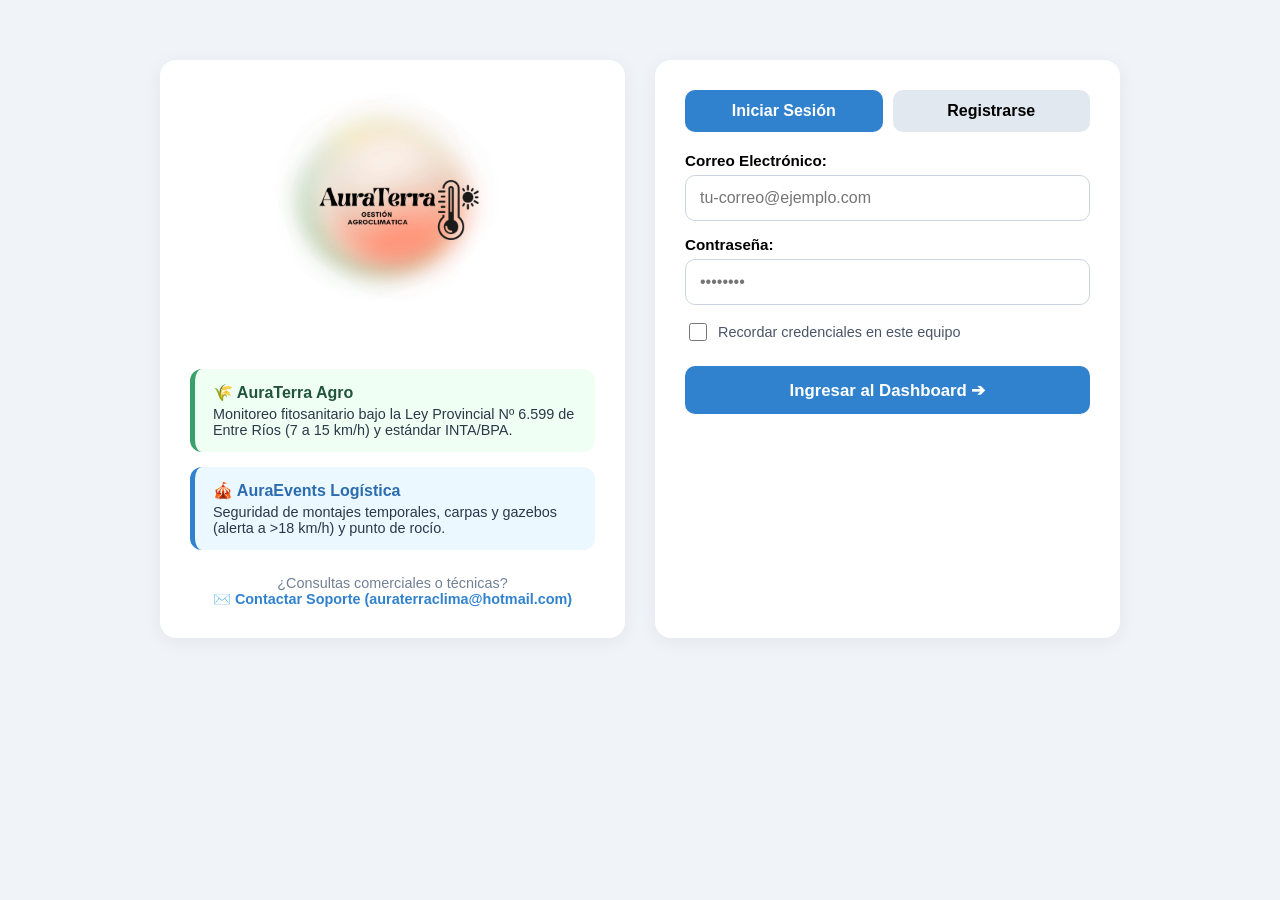
==== commit e72cfc97: "Recordar usuario y contraseña, y botón de contacto directo a nuestro mail" ====
--- a/index.html
+++ b/index.html
@@ -2,295 +2,150 @@
 <html lang="es">
 <head>
     <meta charset="UTF-8">
-    <meta name="viewport" content="width=device-width, initial-scale=1.0, maximum-scale=1.0, user-scalable=no">
-    <title>AuraTerra — Acceso Institucional</title>
+    <meta name="viewport" content="width=device-width, initial-scale=1.0">
+    <title>AuraTerra — Plataforma Agroclimatológica</title>
+    <link rel="stylesheet" href="./public/css/dashboard.css">
     <style>
-        * { box-sizing: border-box; }
-        body { font-family: 'Segoe UI', Tahoma, Geneva, Verdana, sans-serif; background: #f0f4f8; color: #2d3748; margin: 0; padding: 0; -webkit-tap-highlight-color: transparent; }
-        
-        .hero { background: white; padding: 25px 16px 20px 16px; text-align: center; border-bottom: 1px solid #e2e8f0; }
-        .hero img { max-width: 220px; width: 75%; height: auto; display: block; margin: 0 auto; }
-        .hero p { color: #4a5568; font-style: italic; max-width: 750px; margin: 12px auto 0 auto; font-size: 1.15rem; font-weight: 500; line-height: 1.4; padding: 0 10px; }
-        
-        .container { max-width: 1240px; margin: 20px auto; display: grid; grid-template-columns: 1.25fr 1fr; gap: 24px; padding: 0 16px; }
-        .card { background: white; padding: 24px; border-radius: 14px; box-shadow: 0 4px 15px rgba(0,0,0,0.04); border: 1px solid #e2e8f0; }
-        
-        .badge-ecosistema { display: inline-block; padding: 6px 14px; background: #edf2f7; border-radius: 20px; font-size: 0.95rem; font-weight: 700; color: #4a5568; }
-        .titulo-seccion { font-size: 1.7rem; margin: 12px 0 16px 0; color: #1a202c; font-weight: 800; line-height: 1.25; }
-        .texto-intro { font-size: 1.1rem; color: #4a5568; line-height: 1.6; margin-bottom: 18px; }
-
-        .seccion-comparativa { display: grid; grid-template-columns: 1fr 1fr; gap: 16px; margin-top: 15px; }
-        .subcard-perfil { padding: 18px; border-radius: 12px; border-left: 6px solid; }
-        .subcard-agro { background: #f0fff4; border-color: #38a169; }
-        .subcard-events { background: #ebf8ff; border-color: #3182ce; }
-        .subcard-perfil h3 { margin: 0 0 10px 0; font-size: 1.3rem; font-weight: 700; }
-        .subcard-agro h3 { color: #22543d; }
-        .subcard-events h3 { color: #2b6cb0; }
-        .subcard-perfil p { margin: 0 0 8px 0; font-size: 1.05rem; color: #2d3748; line-height: 1.5; }
-        .subcard-perfil p:last-child { margin-bottom: 0; }
-
-        .tabs { display: flex; gap: 10px; margin-bottom: 20px; }
-        .tab-btn { flex: 1; height: 50px; border: none; background: #edf2f7; border-radius: 10px; font-weight: 700; font-size: 1.05rem; cursor: pointer; transition: background 0.2s; }
-        .tab-btn.active { background: #3182ce; color: white; }
-        
-        .form-group { margin-bottom: 18px; position: relative; }
-        .form-group label { display: block; font-weight: 700; margin-bottom: 6px; font-size: 1.05rem; color: #2d3748; }
-        .input-wrapper { position: relative; display: flex; align-items: center; }
-        .input-wrapper input, .form-group select { width: 100%; height: 52px; padding: 0 46px 0 14px; border: 1.5px solid #cbd5e0; border-radius: 10px; font-size: 1.05rem; background: #fff; outline: none; }
-        .input-wrapper input:focus, .form-group select:focus { border-color: #3182ce; box-shadow: 0 0 0 3px rgba(49,130,206,0.15); }
-        .toggle-pwd-btn { position: absolute; right: 8px; height: 100%; width: 44px; background: none; border: none; cursor: pointer; font-size: 1.4rem; display: flex; align-items: center; justify-content: center; user-select: none; }
-        
-        .recordar-box { display: flex; align-items: center; gap: 12px; margin: 16px 0; user-select: none; cursor: pointer; min-height: 40px; }
-        .recordar-box input[type="checkbox"] { width: 22px; height: 22px; cursor: pointer; accent-color: #3182ce; }
-        .recordar-box label { font-size: 1.05rem; color: #4a5568; font-weight: 600; cursor: pointer; }
-
-        .pwd-strength-bar { height: 6px; background: #e2e8f0; border-radius: 4px; margin-top: 8px; overflow: hidden; }
-        .pwd-strength-fill { height: 100%; width: 0%; transition: width 0.3s, background 0.3s; }
-        .pwd-rules { font-size: 0.85rem; color: #718096; margin-top: 6px; font-weight: 500; }
-
-        .btn-submit { width: 100%; height: 54px; background: #3182ce; color: white; border: none; border-radius: 10px; font-weight: 700; font-size: 1.2rem; cursor: pointer; margin-top: 10px; display: flex; align-items: center; justify-content: center; transition: transform 0.1s, background 0.2s; }
-        .btn-submit:active { transform: scale(0.99); background: #2b6cb0; }
-        
-        /* Modales */
-        .modal-overlay { display: none; position: fixed; inset: 0; background: rgba(15, 23, 42, 0.65); backdrop-filter: blur(5px); justify-content: center; align-items: center; z-index: 9999; padding: 16px; }
-        .modal-overlay.active { display: flex; }
-        .modal-card { background: white; padding: 30px 24px; border-radius: 18px; width: 100%; max-width: 440px; text-align: center; box-shadow: 0 20px 30px rgba(0,0,0,0.25); animation: popModal 0.25s ease-out; }
-        @keyframes popModal { from { opacity: 0; transform: scale(0.92); } to { opacity: 1; transform: scale(1); } }
-        
-        .input-otp { font-size: 2.3rem; letter-spacing: 10px; text-align: center; width: 100%; height: 62px; border: 2.5px solid #3182ce; border-radius: 12px; margin: 16px 0; display: block; font-weight: bold; background: #f8fafc; outline: none; }
-        .input-otp.shake { animation: shakeError 0.35s ease-in-out; border-color: #e53e3e; }
-        @keyframes shakeError { 0%, 100% { transform: translateX(0); } 20%, 60% { transform: translateX(-8px); } 40%, 80% { transform: translateX(8px); } }
-
-        .badge-alerta-2fa { background: #fff5f5; border: 1.5px solid #feb2b2; color: #c53030; padding: 10px 14px; border-radius: 10px; font-size: 0.95rem; font-weight: 700; margin-top: 12px; display: none; }
-
-        @media (max-width: 860px) {
-            .container { grid-template-columns: 1fr; margin: 12px auto; gap: 16px; }
-            .hero { padding: 18px 12px; }
-            .hero img { max-width: 180px; }
-            .hero p { font-size: 1.05rem; }
-            .seccion-comparativa { grid-template-columns: 1fr; }
-            .card { padding: 20px; }
-            .titulo-seccion { font-size: 1.45rem; }
-        }
+        .auth-container { max-width: 960px; margin: 40px auto; display: grid; grid-template-columns: 1fr 1fr; gap: 30px; padding: 20px; }
+        .hero-banner { background: #ffffff; padding: 30px; border-radius: 16px; box-shadow: 0 4px 20px rgba(0,0,0,0.06); text-align: center; }
+        .hero-banner img { max-width: 240px; height: auto; margin-bottom: 20px; }
+        .hero-card { text-align: left; padding: 14px 18px; border-radius: 12px; margin-top: 15px; border-left: 5px solid; }
+        .hero-agro { background: #f0fff4; border-color: #38a169; }
+        .hero-events { background: #ebf8ff; border-color: #3182ce; }
+        .auth-card { background: #ffffff; padding: 30px; border-radius: 16px; box-shadow: 0 4px 20px rgba(0,0,0,0.06); }
+        .tabs-auth { display: flex; gap: 10px; margin-bottom: 20px; }
+        .tab-btn { flex: 1; padding: 12px; border: none; background: #e2e8f0; font-weight: 700; border-radius: 10px; cursor: pointer; font-size: 1rem; }
+        .tab-btn.active { background: #3182ce; color: #fff; }
+        .form-group { margin-bottom: 15px; text-align: left; }
+        .form-group label { display: block; font-weight: 600; margin-bottom: 6px; font-size: 0.95rem; }
+        .form-group input, .form-group select { width: 100%; height: 46px; border-radius: 10px; border: 1.5px solid #cbd5e0; padding: 0 14px; font-size: 1rem; box-sizing: border-box; outline: none; }
+        .form-group input:focus, .form-group select:focus { border-color: #3182ce; }
+        .btn-submit { width: 100%; height: 48px; border-radius: 10px; border: none; background: #3182ce; color: #fff; font-size: 1.05rem; font-weight: 700; cursor: pointer; margin-top: 10px; }
+        .footer-soporte { margin-top: 25px; text-align: center; font-size: 0.9rem; color: #718096; }
+        .footer-soporte a { color: #3182ce; font-weight: 700; text-decoration: none; }
+        .modal-suspension { display: none; position: fixed; inset: 0; background: rgba(0,0,0,0.6); z-index: 9999; align-items: center; justify-content: center; }
+        .modal-suspension.active { display: flex; }
+        .modal-suspension-box { background: #ffffff; padding: 30px; border-radius: 16px; max-width: 440px; width: 90%; text-align: center; box-shadow: 0 10px 30px rgba(0,0,0,0.3); }
+        @media (max-width: 768px) { .auth-container { grid-template-columns: 1fr; } }
     </style>
 </head>
-<body>
-    <div class="hero">
-        <img src="./public/img/logoAuraTerra.jpeg" alt="AuraTerra Logo">
-    </div>
-
-    <div class="container">
-        <div class="card">
-            <span class="badge-ecosistema">Ecosistema Agroclimático</span>
-            <h2 class="titulo-seccion">Nuestros Dos Pilares de Decisión</h2>
-            <p class="texto-intro">AuraTerra integra un <b>consenso tripartito en tiempo real</b> (OpenWeatherMap + WeatherAPI + Tomorrow.io) diseñado por <b>Javier Folmer, Soledad Gareis y Tamara Godoy</b>, desacoplado en dos soluciones según tu actividad:</p>
-
-            <div class="seccion-comparativa">
-                <div class="subcard-perfil subcard-agro">
-                    <h3>🌾 AuraTerra Agro</h3>
-                    <p><b>Marco agronómico y regulatorio:</b></p>
-                    <p>• Monitoreo de viento según la <b>Ley Provincial de Fumigación</b> de Entre Ríos (7 a 15 km/h) y estándar nacional <b>INTA/BPA</b> (5 a 12 km/h).</p>
-                    <p>• Ventanas óptimas de siembra (trigo/soja/maíz) y control de deriva química.</p>
-                </div>
-                <div class="subcard-perfil subcard-events">
-                    <h3>🎪 AuraEvents Logística</h3>
-                    <p><b>Seguridad de montajes exteriores:</b></p>
-                    <p>• Resistencia estructural y límite de ráfagas para <b>carpas y gazebos</b> (alerta a >18 km/h).</p>
-                    <p>• Alerta de punto de rocío y condensación sobre equipamientos.</p>
-                </div>
+<body style="background: #f0f4f8; font-family: -apple-system, BlinkMacSystemFont, 'Segoe UI', Roboto, sans-serif;">
+
+    <div class="auth-container">
+        <!-- Banner Izquierdo -->
+        <div class="hero-banner">
+            <img src="./public/img/logoAuraTerra.jpeg?v=3" alt="AuraTerra Logo">
+            <div class="hero-card hero-agro">
+                <h4 style="margin: 0 0 4px 0; color: #22543d;">🌾 AuraTerra Agro</h4>
+                <p style="margin: 0; font-size: 0.9rem; color: #2d3748;">Monitoreo fitosanitario bajo la Ley Provincial Nº 6.599 de Entre Ríos (7 a 15 km/h) y estándar INTA/BPA.</p>
+            </div>
+            <div class="hero-card hero-events">
+                <h4 style="margin: 0 0 4px 0; color: #2b6cb0;">🎪 AuraEvents Logística</h4>
+                <p style="margin: 0; font-size: 0.9rem; color: #2d3748;">Seguridad de montajes temporales, carpas y gazebos (alerta a &gt;18 km/h) y punto de rocío.</p>
+            </div>
+            <div class="footer-soporte">
+                ¿Consultas comerciales o técnicas?<br>
+                <a href="mailto:auraterraclima@hotmail.com?subject=Contacto%20AuraTerra">✉️ Contactar Soporte (auraterraclima@hotmail.com)</a>
             </div>
         </div>
 
-        <div class="card">
-            <div class="tabs">
-                <button class="tab-btn active" id="tabLogin" onclick="cambiarTab('login')">Iniciar Sesión</button>
-                <button class="tab-btn" id="tabRegister" onclick="cambiarTab('register')">Registrarse</button>
-            </div>
-
-            <!-- Formulario de Login -->
-            <form id="formLogin" onsubmit="iniciarLoginCon2FA(event)">
+        <!-- Formulario Derecho -->
+        <div class="auth-card">
+            <div class="tabs-auth">
+                <button class="tab-btn active" id="tabLogin" onclick="alternarTab('login')">Iniciar Sesión</button>
+                <button class="tab-btn" id="tabRegister" onclick="alternarTab('register')">Registrarse</button>
+            </div>
+
+            <!-- Login -->
+            <form id="formLoginWeb" onsubmit="ejecutarLoginWeb(event)">
                 <div class="form-group">
                     <label>Correo Electrónico:</label>
-                    <div class="input-wrapper">
-                        <input type="email" id="loginEmail" required placeholder="tu-email@correo.com" autocomplete="email">
-                    </div>
+                    <input type="email" id="emailLogin" required placeholder="tu-correo@ejemplo.com" autocomplete="email">
                 </div>
                 <div class="form-group">
                     <label>Contraseña:</label>
-                    <div class="input-wrapper">
-                        <input type="password" id="loginPassword" required placeholder="••••••••" autocomplete="current-password">
-                        <button type="button" class="toggle-pwd-btn" onclick="togglePasswordVisibility('loginPassword', this)">🙈</button>
-                    </div>
-                </div>
-
-                <div class="recordar-box">
-                    <input type="checkbox" id="checkRecordarSesion" checked>
-                    <label for="checkRecordarSesion">Mantener sesión iniciada en este dispositivo</label>
-                </div>
-
-                <button type="submit" id="btnSubmitLogin" class="btn-submit">Ingresar al Dashboard ➔</button>
+                    <input type="password" id="passLogin" required placeholder="••••••••" autocomplete="current-password">
+                </div>
+                <div style="display: flex; align-items: center; gap: 8px; margin: 12px 0;">
+                    <input type="checkbox" id="checkRecordarWeb" style="width: 18px; height: 18px; cursor: pointer;">
+                    <label for="checkRecordarWeb" style="margin: 0; font-size: 0.9rem; cursor: pointer; color: #4a5568;">Recordar credenciales en este equipo</label>
+                </div>
+                <button type="submit" class="btn-submit">Ingresar al Dashboard ➔</button>
             </form>
 
-            <!-- Formulario de Registro -->
-            <form id="formRegister" style="display:none;" onsubmit="procesarRegistro(event)">
+            <!-- Registro -->
+            <form id="formRegWeb" style="display: none;" onsubmit="ejecutarRegistroWeb(event)">
                 <div class="form-group">
                     <label>Nombre y Apellido:</label>
-                    <div class="input-wrapper">
-                        <input type="text" id="regNombre" required placeholder="Ej: AuraTerra Clima">
-                    </div>
+                    <input type="text" id="nombreReg" required placeholder="Ej: Juan Perez">
                 </div>
                 <div class="form-group">
                     <label>Correo Electrónico:</label>
-                    <div class="input-wrapper">
-                        <input type="email" id="regEmail" required placeholder="tu-email@correo.com" autocomplete="email">
-                    </div>
-                </div>
-                <div class="form-group">
-                    <label>Contraseña Compleja:</label>
-                    <div class="input-wrapper">
-                        <input type="password" id="regPassword" required oninput="evaluarFuerzaContrasena(this.value)" placeholder="Ej: Clima#2026!" autocomplete="new-password">
-                        <button type="button" class="toggle-pwd-btn" onclick="togglePasswordVisibility('regPassword', this)">🙈</button>
-                    </div>
-                    <div class="pwd-strength-bar"><div class="pwd-strength-fill" id="pwdBar"></div></div>
-                    <div class="pwd-rules" id="pwdRules">Mínimo 8 caracteres, 1 mayúscula, 1 número y 1 símbolo (@$!%*?&).</div>
-                </div>
-                <div class="form-group">
-                    <label>Rol Operativo:</label>
-                    <select id="regRol">
-                        <option value="agricultor">🌾 AuraTerra — Agricultor (Ley de Fumigación)</option>
-                        <option value="planificador">🎪 AuraEvents — Planificador (Seguridad Carpas)</option>
+                    <input type="email" id="emailReg" required placeholder="tu-correo@ejemplo.com" autocomplete="email">
+                </div>
+                <div class="form-group">
+                    <label>Contraseña:</label>
+                    <input type="password" id="passReg" required placeholder="Mínimo 8 caracteres" autocomplete="new-password">
+                </div>
+                <div class="form-group">
+                    <label>Perfil Operativo:</label>
+                    <select id="rolReg">
+                        <option value="agricultor">🌾 AuraTerra Agro (Pulverización / Siembra)</option>
+                        <option value="planificador">🎪 AuraEvents (Carpas / Eventos al Aire Libre)</option>
                     </select>
                 </div>
-                <button type="submit" class="btn-submit" style="background:#27ae60;">Crear Cuenta ➔</button>
+                <button type="submit" class="btn-submit" style="background: #27ae60;">Crear Cuenta ➔</button>
             </form>
-            <div id="msgAuth" style="margin-top:14px; text-align:center; font-weight:700; font-size:1.05rem;"></div>
+
+            <div id="msgAuthWeb" style="margin-top: 15px; font-weight: 700; text-align: center; font-size: 0.95rem;"></div>
         </div>
     </div>
 
-    <!-- Modal 2FA Visualmente Atractivo -->
-    <div class="modal-overlay" id="modal2FA">
-        <div class="modal-card">
-            <span style="font-size:3.2rem; display:block; margin-bottom:6px;">🛡️</span>
-            <h3 style="margin:0 0 6px 0; font-size:1.5rem; color:#1a202c; font-weight:800;">Doble Factor (2FA)</h3>
-            <p style="font-size:1rem; color:#4a5568; margin:0 0 10px 0;">Ingresá el código numérico para verificar tu identidad:</p>
-            
-            <div style="background:#ebf8ff; border:1.5px solid #bee3f8; padding:12px; border-radius:12px; font-weight:800; color:#2b6cb0; margin:10px 0; font-size:1.3rem; letter-spacing:1px;" id="otpDemoDisplay">Código: ------</div>
-            
-            <input type="text" inputmode="numeric" class="input-otp" id="inputCodigoOTP" maxlength="6" placeholder="000000" autocomplete="one-time-code">
-            
-            <div id="badgeAlerta2FA" class="badge-alerta-2fa"></div>
-            
-            <button class="btn-submit" id="btnConfirmar2FA" onclick="verificarCodigoOTP()">Verificar y Acceder ➔</button>
-            <button type="button" onclick="cancelar2FA()" style="background:none; border:none; color:#718096; font-size:0.95rem; margin-top:14px; cursor:pointer; font-weight:600;">← Cancelar y volver</button>
+    <!-- Modal Cuenta Suspendida -->
+    <div class="modal-suspension" id="modalSuspendido">
+        <div class="modal-suspension-box">
+            <span style="font-size: 3rem;">🚫</span>
+            <h3 style="color: #e53e3e; margin: 10px 0;">Cuenta Suspendida</h3>
+            <p style="color: #4a5568; line-height: 1.5; font-size: 0.95rem;">El período de prueba de 7 días ha finalizado para esta cuenta.</p>
+            <div style="background: #fff5f5; border: 1px solid #feb2b2; padding: 12px; border-radius: 8px; margin: 15px 0;">
+                <p style="margin: 0; font-size: 0.9rem; color: #9b2c2c;">Para reactivar tu licencia comunícate con administración:</p>
+                <a href="mailto:auraterraclima@hotmail.com?subject=Reactivacion%20de%20Cuenta%20AuraTerra" style="display: inline-block; margin-top: 8px; font-weight: 700; color: #c53030; text-decoration: none;">✉️ auraterraclima@hotmail.com</a>
+            </div>
+            <button onclick="cerrarModalSuspension()" class="btn-submit" style="background: #718096; height: 40px;">Cerrar</button>
         </div>
     </div>
 
-    <!-- Modal Elegante de Cuenta Suspendida -->
-    <div class="modal-overlay" id="modalSuspendida">
-        <div class="modal-card" style="border-top: 6px solid #e53e3e;">
-            <span style="font-size:3.4rem; display:block; margin-bottom:8px;">🚫</span>
-            <h3 style="margin:0 0 8px 0; font-size:1.5rem; color:#c53030; font-weight:800;">Cuenta Suspendida</h3>
-            <p style="font-size:1.05rem; color:#4a5568; line-height:1.5; margin:0 0 16px 0;" id="textoSuspendidaMensaje">
-                El período de prueba de 7 días ha finalizado para esta cuenta o ha sido inhabilitada temporalmente.
-            </p>
-            <div style="background:#f7fafc; border:1px solid #e2e8f0; padding:14px; border-radius:12px; font-size:0.95rem; color:#2d3748; margin-bottom:18px; text-align:left;">
-                📧 <b>Contacto para activación inmediata:</b><br>
-                Escríbenos a <a href="mailto:soporte@auraterra.com" style="color:#3182ce; font-weight:bold; text-decoration:none;">soporte@auraterra.com</a> con tu correo de registro para reactivar la licencia.
-            </div>
-            <button class="btn-submit" style="background:#4a5568;" onclick="cerrarModalSuspendida()">Entendido</button>
-        </div>
-    </div>
-
-    <!-- Modal Elegante de Bloqueo por Intentos 2FA Excedidos -->
-    <div class="modal-overlay" id="modalBloqueo2FA">
-        <div class="modal-card" style="border-top: 6px solid #e53e3e;">
-            <span style="font-size:3.4rem; display:block; margin-bottom:8px;">🔒</span>
-            <h3 style="margin:0 0 8px 0; font-size:1.5rem; color:#c53030; font-weight:800;">Acceso Bloqueado</h3>
-            <p style="font-size:1.05rem; color:#4a5568; line-height:1.5; margin:0 0 18px 0;">
-                Superaste los <b>3 intentos máximos</b> permitidos para la validación de doble factor. Por seguridad, el acceso ha sido cerrado.
-            </p>
-            <button class="btn-submit" style="background:#e53e3e;" onclick="window.location.reload()">Reintentar Ingreso</button>
-        </div>
-    </div>
-
     <script>
-        const API_URL = "http://localhost/auraterra-backend-api/index.php";
-        let codigoOTPGenerado = null;
-        let datosUsuarioPendientes = null;
-        let intentosFallidos2FA = 0;
-        let recordarSesionElegido = true;
-
-        // Auto-login solo si existe una sesión válida previamente guardada
-        /*window.addEventListener('DOMContentLoaded', () => {
-            const sesionPersistida = localStorage.getItem('usuario') || sessionStorage.getItem('usuario');
-            if (sesionPersistida) {
-                try {
-                    const u = JSON.parse(sesionPersistida);
-                    if (u && u.nombre && u.estado !== 'suspendido') {
-                        window.location.href = './public/dashboard.html';
-                        return;
-                    }
-                } catch(e) {
-                    localStorage.removeItem('usuario');
-                    sessionStorage.removeItem('usuario');
-                }
+        const API_URL = (window.location.hostname === 'localhost' || window.location.hostname === '127.0.0.1')
+            ? 'http://localhost/auraterra-backend-api/index.php'
+            : '/api/index.php';
+
+        window.addEventListener('DOMContentLoaded', () => {
+            const savedEmail = localStorage.getItem('auraterra_remember_email');
+            const savedPass = localStorage.getItem('auraterra_remember_pass');
+            if (savedEmail && savedPass) {
+                document.getElementById('emailLogin').value = savedEmail;
+                document.getElementById('passLogin').value = savedPass;
+                document.getElementById('checkRecordarWeb').checked = true;
             }
-        });*/
-
-        function cambiarTab(tab) {
+        });
+
+        function alternarTab(tab) {
             document.getElementById('tabLogin').classList.toggle('active', tab === 'login');
             document.getElementById('tabRegister').classList.toggle('active', tab === 'register');
-            document.getElementById('formLogin').style.display = tab === 'login' ? 'block' : 'none';
-            document.getElementById('formRegister').style.display = tab === 'register' ? 'block' : 'none';
-            document.getElementById('msgAuth').textContent = '';
-        }
-
-        function togglePasswordVisibility(inputId, btn) {
-            const input = document.getElementById(inputId);
-            if (input.type === 'password') {
-                input.type = 'text';
-                btn.textContent = '👀';
-            } else {
-                input.type = 'password';
-                btn.textContent = '🙈';
-            }
-        }
-
-        function evaluarFuerzaContrasena(pwd) {
-            const bar = document.getElementById('pwdBar');
-            const rules = document.getElementById('pwdRules');
-            let fuerza = 0;
-            if (pwd.length >= 8) fuerza += 25;
-            if (/[A-Z]/.test(pwd)) fuerza += 25;
-            if (/[0-9]/.test(pwd)) fuerza += 25;
-            if (/[@$!%*?&#]/.test(pwd)) fuerza += 25;
-
-            bar.style.width = fuerza + '%';
-            if (fuerza < 50) {
-                bar.style.background = '#e53e3e';
-                rules.style.color = '#e53e3e';
-            } else if (fuerza < 100) {
-                bar.style.background = '#dd6b20';
-                rules.style.color = '#dd6b20';
-            } else {
-                bar.style.background = '#38a169';
-                rules.style.color = '#38a169';
-                rules.textContent = '✓ Contraseña segura y robusta.';
-            }
-            return fuerza === 100;
-        }
-
-        async function iniciarLoginCon2FA(e) {
+            document.getElementById('formLoginWeb').style.display = tab === 'login' ? 'block' : 'none';
+            document.getElementById('formRegWeb').style.display = tab === 'register' ? 'block' : 'none';
+            document.getElementById('msgAuthWeb').textContent = '';
+        }
+
+        async function ejecutarLoginWeb(e) {
             e.preventDefault();
-            const email = document.getElementById('loginEmail').value.trim();
-            const password = document.getElementById('loginPassword').value;
-            recordarSesionElegido = document.getElementById('checkRecordarSesion').checked;
-            const msg = document.getElementById('msgAuth');
-            const btn = document.getElementById('btnSubmitLogin');
-
+            const email = document.getElementById('emailLogin').value.trim();
+            const password = document.getElementById('passLogin').value;
+            const recordar = document.getElementById('checkRecordarWeb').checked;
+            const msg = document.getElementById('msgAuthWeb');
             msg.style.color = '#3182ce';
-            msg.textContent = 'Validando credenciales...';
-            btn.disabled = true;
+            msg.textContent = 'Verificando credenciales...';
 
             try {
                 const res = await fetch(`${API_URL}?ruta=/login`, {
@@ -298,132 +153,45 @@
                     headers: { 'Content-Type': 'application/json' },
                     body: JSON.stringify({ email, password })
                 });
-                
-                const texto = await res.text();
-                btn.disabled = false;
-                let data;
-                try {
-                    data = JSON.parse(texto);
-                } catch(errJson) {
-                    msg.style.color = '#e53e3e';
-                    msg.textContent = '❌ Error de comunicación con el servidor.';
+                const data = await res.json();
+
+                if (res.status === 403 || data.status === 'suspended') {
+                    msg.textContent = '';
+                    document.getElementById('modalSuspendido').classList.add('active');
                     return;
                 }
 
-                // CASO 1: CUENTA SUSPENDIDA (Bloqueo inmediato y aviso claro)
-                if (res.status === 403 || data.status === 'suspended') {
-                    msg.textContent = '';
-                    if (data.message) {
-                        document.getElementById('textoSuspendidaMensaje').innerText = data.message;
+                if (data.status === 'success' && data.user) {
+                    if (recordar) {
+                        localStorage.setItem('auraterra_remember_email', email);
+                        localStorage.setItem('auraterra_remember_pass', password);
+                    } else {
+                        localStorage.removeItem('auraterra_remember_email');
+                        localStorage.removeItem('auraterra_remember_pass');
                     }
-                    document.getElementById('modalSuspendida').classList.add('active');
-                    return;
+                    localStorage.setItem('usuario_web', JSON.stringify(data.user));
+                    localStorage.setItem('usuario', JSON.stringify(data.user));
+                    window.location.href = './public/dashboard.html';
+                } else {
+                    msg.style.color = '#e53e3e';
+                    msg.textContent = '❌ ' + (data.message || 'Credenciales inválidas.');
                 }
-
-                // CASO 2: CREDENCIALES INCORRECTAS (No permite ingresar)
-                if (data.status !== 'success' || !data.user) {
-                    msg.style.color = '#e53e3e';
-                    msg.textContent = '❌ ' + (data.message || 'Credenciales inválidas. Verifica tu correo y contraseña.');
-                    return;
-                }
-
-                // CASO 3: CREDENCIALES VÁLIDAS -> AVANZAR A 2FA
-                msg.textContent = '';
-                datosUsuarioPendientes = data.user;
-                intentosFallidos2FA = 0;
-                
-                codigoOTPGenerado = Math.floor(100000 + Math.random() * 900000).toString();
-                document.getElementById('otpDemoDisplay').textContent = `Código: ${codigoOTPGenerado}`;
-                
-                const badge2FA = document.getElementById('badgeAlerta2FA');
-                badge2FA.style.display = 'none';
-                
-                const inputOtp = document.getElementById('inputCodigoOTP');
-                inputOtp.classList.remove('shake');
-                inputOtp.value = '';
-                
-                document.getElementById('modal2FA').classList.add('active');
-                setTimeout(() => inputOtp.focus(), 150);
-                
-                inputOtp.onkeydown = (evt) => {
-                    if (evt.key === 'Enter') {
-                        evt.preventDefault();
-                        verificarCodigoOTP();
-                    }
-                };
-
             } catch(err) {
-                btn.disabled = false;
                 msg.style.color = '#e53e3e';
-                msg.textContent = '❌ Error de conexión con la base de datos local.';
+                msg.textContent = '❌ Error de comunicación con el servidor.';
             }
         }
 
-        function verificarCodigoOTP() {
-            const inputOtp = document.getElementById('inputCodigoOTP');
-            const ingresado = inputOtp.value.trim();
-            const badge2FA = document.getElementById('badgeAlerta2FA');
-
-            if (ingresado === codigoOTPGenerado) {
-                // Al validar 2FA, guardamos ÚNICAMENTE el usuario autenticado
-                const infoStr = JSON.stringify(datosUsuarioPendientes);
-                
-                if (recordarSesionElegido) {
-                    localStorage.setItem('usuario', infoStr);
-                    sessionStorage.removeItem('usuario');
-                } else {
-                    sessionStorage.setItem('usuario', infoStr);
-                    localStorage.removeItem('usuario');
-                }
-                localStorage.setItem('usuario_mobile', infoStr);
-
-                window.location.href = './public/dashboard.html';
-            } else {
-                intentosFallidos2FA++;
-                const restantes = 3 - intentosFallidos2FA;
-                
-                // Efecto de vibración
-                inputOtp.classList.add('shake');
-                setTimeout(() => inputOtp.classList.remove('shake'), 400);
-
-                if (intentosFallidos2FA >= 3) {
-                    document.getElementById('modal2FA').classList.remove('active');
-                    document.getElementById('modalBloqueo2FA').classList.add('active');
-                } else {
-                    badge2FA.style.display = 'block';
-                    badge2FA.innerHTML = `⚠️ Código incorrecto. Te ${restantes === 1 ? 'queda' : 'quedan'} <b>${restantes} intento${restantes === 1 ? '' : 's'}</b>.`;
-                    inputOtp.value = '';
-                    inputOtp.focus();
-                }
-            }
-        }
-
-        function cancelar2FA() {
-            document.getElementById('modal2FA').classList.remove('active');
-            datosUsuarioPendientes = null;
-            codigoOTPGenerado = null;
-        }
-
-        function cerrarModalSuspendida() {
-            document.getElementById('modalSuspendida').classList.remove('active');
-        }
-
-        async function procesarRegistro(e) {
+        async function ejecutarRegistroWeb(e) {
             e.preventDefault();
-            const nombre = document.getElementById('regNombre').value.trim();
-            const email = document.getElementById('regEmail').value.trim();
-            const password = document.getElementById('regPassword').value;
-            const rol = document.getElementById('regRol').value;
-            const msg = document.getElementById('msgAuth');
-
-            if (!evaluarFuerzaContrasena(password)) {
-                msg.style.color = '#e53e3e';
-                msg.textContent = '⚠️ La contraseña debe cumplir todos los requisitos de seguridad.';
-                return;
-            }
-
-            msg.style.color = '#3182ce'; 
+            const nombre = document.getElementById('nombreReg').value.trim();
+            const email = document.getElementById('emailReg').value.trim();
+            const password = document.getElementById('passReg').value;
+            const rol = document.getElementById('rolReg').value;
+            const msg = document.getElementById('msgAuthWeb');
+            msg.style.color = '#3182ce';
             msg.textContent = 'Creando cuenta...';
+
             try {
                 const res = await fetch(`${API_URL}?ruta=/register`, {
                     method: 'POST',
@@ -433,16 +201,21 @@
                 const data = await res.json();
                 if (data.status === 'success') {
                     const u = { nombre, email, rol, estado: 'prueba' };
+                    localStorage.setItem('usuario_web', JSON.stringify(u));
                     localStorage.setItem('usuario', JSON.stringify(u));
                     window.location.href = './public/dashboard.html';
                 } else {
                     msg.style.color = '#e53e3e';
-                    msg.textContent = '❌ ' + (data.message || 'Error al registrarse');
+                    msg.textContent = '❌ ' + (data.message || 'No se pudo crear la cuenta.');
                 }
             } catch(err) {
                 msg.style.color = '#e53e3e';
-                msg.textContent = '❌ Error de comunicación con la API';
+                msg.textContent = '❌ Error de red al registrar.';
             }
+        }
+
+        function cerrarModalSuspension() {
+            document.getElementById('modalSuspendido').classList.remove('active');
         }
     </script>
 </body>
--- a/public/css/dashboard.css
+++ b/public/css/dashboard.css
@@ -0,0 +1,86 @@
+/* ==========================================================================
+   🖼️ CARD MODAL DE ADVERTENCIA PARA EL BUSCADOR (ESTILO PREMIUM SOL)
+   ========================================================================== */
+.modal-alert-overlay {
+    position: fixed;
+    top: 0; left: 0; right: 0; bottom: 0;
+    background: rgba(44, 62, 80, 0.4); /* Fondo oscuro sutil perimetral */
+    backdrop-filter: blur(6px); /* Desenfoque de vidrio esmerilado*/
+    display: flex;
+    justify-content: center;
+    align-items: center;
+    z-index: 9999;
+    opacity: 0;
+    pointer-events: none;
+    transition: opacity 0.3s ease-in-out;
+}
+
+/* Cuando se le agrega la clase .show, se despliega suavemente */
+.modal-alert-overlay.show {
+    opacity: 1;
+    pointer-events: auto;
+}
+
+.modal-alert-card {
+    background: white;
+    padding: 35px 30px;
+    border-radius: 16px;
+    box-shadow: 0 15px 35px rgba(0,0,0,0.15);
+    max-width: 440px;
+    width: 90%;
+    text-align: center;
+    animation: scaleModal 0.3s cubic-bezier(0.175, 0.885, 0.32, 1.275);
+}
+
+@keyframes scaleModal {
+    0% { transform: scale(0.8); opacity: 0; }
+    100% { transform: scale(1); opacity: 1; }
+}
+
+.modal-alert-icon {
+    font-size: 3.5rem;
+    display: block;
+    margin-bottom: 12px;
+}
+
+.modal-alert-card h3 {
+    font-size: 1.45rem;
+    color: #2c3e50;
+    margin-bottom: 10px;
+    font-weight: 700;
+}
+
+.modal-alert-card p {
+    font-size: 1.05rem;
+    color: #7f8c8d;
+    line-height: 1.5;
+    margin-bottom: 15px;
+}
+
+.modal-alert-example {
+    background: #fffaf0;
+    border: 1px dashed #f6ad55;
+    color: #dd6b20;
+    padding: 12px;
+    border-radius: 8px;
+    font-weight: 600;
+    font-size: 0.95rem;
+    margin-bottom: 22px;
+}
+
+.modal-alert-btn {
+    background: #dd6b20;
+    color: white;
+    border: none;
+    padding: 12px 30px;
+    font-size: 1.05rem;
+    font-weight: bold;
+    border-radius: 8px;
+    cursor: pointer;
+    transition: background 0.2s;
+    width: 100%;
+}
+
+.modal-alert-btn:hover {
+    background: #c05621;
+}
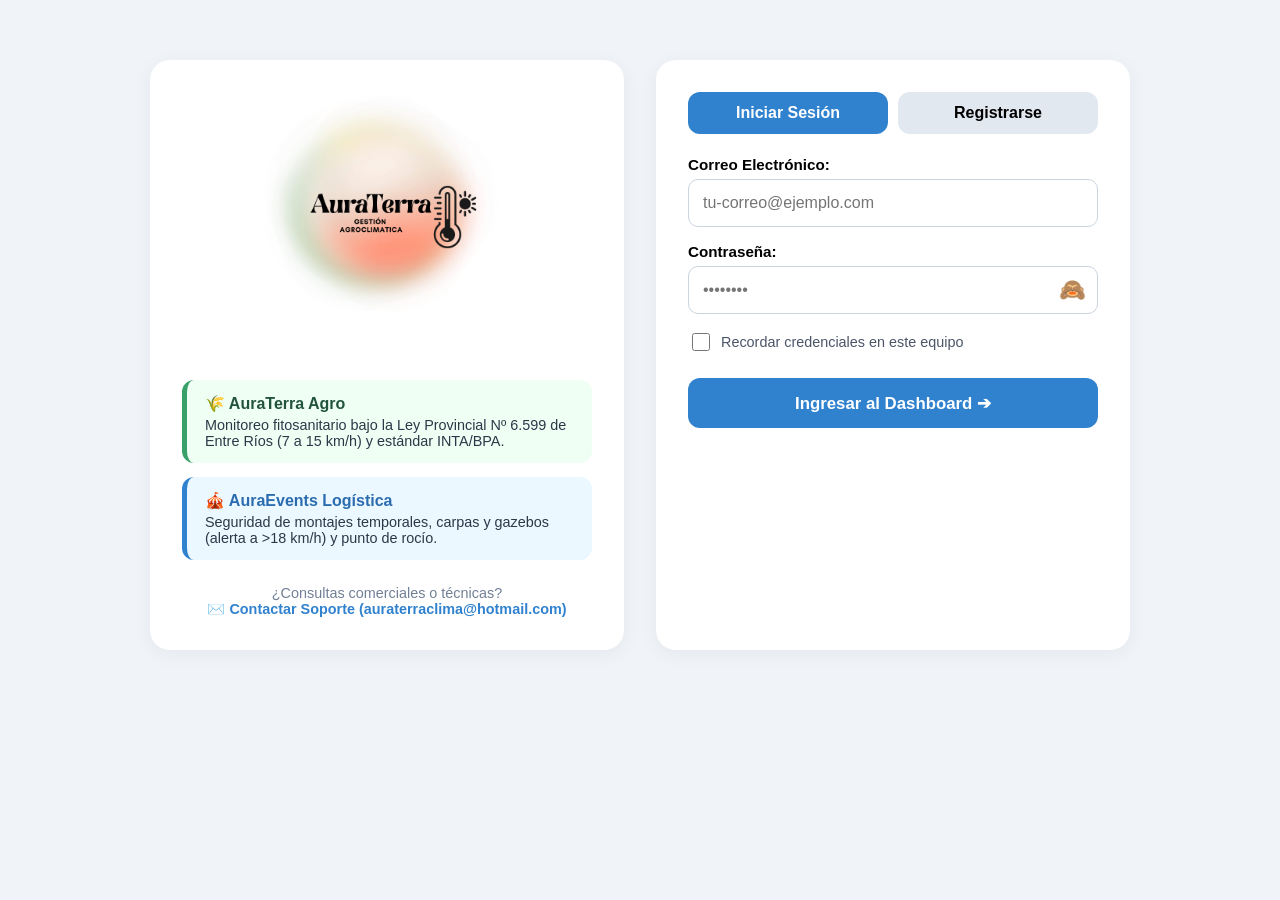
==== commit 1e4f28b1: "proteccion de acceso, datalist con autocompletado y texto predictivo de ciudades y provincias argent" ====
--- a/index.html
+++ b/index.html
@@ -6,23 +6,46 @@
     <title>AuraTerra — Plataforma Agroclimatológica</title>
     <link rel="stylesheet" href="./public/css/dashboard.css">
     <style>
-        .auth-container { max-width: 960px; margin: 40px auto; display: grid; grid-template-columns: 1fr 1fr; gap: 30px; padding: 20px; }
-        .hero-banner { background: #ffffff; padding: 30px; border-radius: 16px; box-shadow: 0 4px 20px rgba(0,0,0,0.06); text-align: center; }
-        .hero-banner img { max-width: 240px; height: auto; margin-bottom: 20px; }
-        .hero-card { text-align: left; padding: 14px 18px; border-radius: 12px; margin-top: 15px; border-left: 5px solid; }
+        .auth-container { max-width: 980px; margin: 40px auto; display: grid; grid-template-columns: 1fr 1fr; gap: 32px; padding: 20px; }
+        .hero-banner { background: #ffffff; padding: 32px; border-radius: 20px; box-shadow: 0 4px 20px rgba(0,0,0,0.05); text-align: center; }
+        .hero-banner img { max-width: 250px; height: auto; margin-bottom: 20px; border-radius: 12px; }
+        .hero-card { text-align: left; padding: 14px 18px; border-radius: 12px; margin-top: 14px; border-left: 5px solid; }
         .hero-agro { background: #f0fff4; border-color: #38a169; }
         .hero-events { background: #ebf8ff; border-color: #3182ce; }
-        .auth-card { background: #ffffff; padding: 30px; border-radius: 16px; box-shadow: 0 4px 20px rgba(0,0,0,0.06); }
-        .tabs-auth { display: flex; gap: 10px; margin-bottom: 20px; }
-        .tab-btn { flex: 1; padding: 12px; border: none; background: #e2e8f0; font-weight: 700; border-radius: 10px; cursor: pointer; font-size: 1rem; }
+        .auth-card { background: #ffffff; padding: 32px; border-radius: 20px; box-shadow: 0 4px 20px rgba(0,0,0,0.05); }
+        .tabs-auth { display: flex; gap: 10px; margin-bottom: 22px; }
+        .tab-btn { flex: 1; padding: 12px; border: none; background: #e2e8f0; font-weight: 700; border-radius: 12px; cursor: pointer; font-size: 1rem; }
         .tab-btn.active { background: #3182ce; color: #fff; }
-        .form-group { margin-bottom: 15px; text-align: left; }
-        .form-group label { display: block; font-weight: 600; margin-bottom: 6px; font-size: 0.95rem; }
-        .form-group input, .form-group select { width: 100%; height: 46px; border-radius: 10px; border: 1.5px solid #cbd5e0; padding: 0 14px; font-size: 1rem; box-sizing: border-box; outline: none; }
+        .form-group { margin-bottom: 16px; text-align: left; }
+        .form-group label { display: block; font-weight: 700; margin-bottom: 6px; font-size: 0.95rem; }
+        .form-group input, .form-group select { width: 100%; height: 48px; border-radius: 10px; border: 1.5px solid #cbd5e0; padding: 0 14px; font-size: 1rem; box-sizing: border-box; outline: none; }
         .form-group input:focus, .form-group select:focus { border-color: #3182ce; }
-        .btn-submit { width: 100%; height: 48px; border-radius: 10px; border: none; background: #3182ce; color: #fff; font-size: 1.05rem; font-weight: 700; cursor: pointer; margin-top: 10px; }
-        .footer-soporte { margin-top: 25px; text-align: center; font-size: 0.9rem; color: #718096; }
-        .footer-soporte a { color: #3182ce; font-weight: 700; text-decoration: none; }
+        
+        /* Contenedor del campo de contraseña con ojito/monito */
+        .password-wrapper {
+            position: relative;
+            display: flex;
+            align-items: center;
+        }
+        .password-wrapper input {
+            padding-right: 48px;
+        }
+        .toggle-password-btn {
+            position: absolute;
+            right: 8px;
+            background: none;
+            border: none;
+            font-size: 1.35rem;
+            cursor: pointer;
+            padding: 4px;
+            display: flex;
+            align-items: center;
+            justify-content: center;
+            outline: none;
+        }
+
+        .btn-submit { width: 100%; height: 50px; border-radius: 12px; border: none; background: #3182ce; color: #fff; font-size: 1.05rem; font-weight: 800; cursor: pointer; margin-top: 10px; }
+        .btn-submit:hover { background: #2b6cb0; }
         .modal-suspension { display: none; position: fixed; inset: 0; background: rgba(0,0,0,0.6); z-index: 9999; align-items: center; justify-content: center; }
         .modal-suspension.active { display: flex; }
         .modal-suspension-box { background: #ffffff; padding: 30px; border-radius: 16px; max-width: 440px; width: 90%; text-align: center; box-shadow: 0 10px 30px rgba(0,0,0,0.3); }
@@ -34,7 +57,7 @@
     <div class="auth-container">
         <!-- Banner Izquierdo -->
         <div class="hero-banner">
-            <img src="./public/img/logoAuraTerra.jpeg?v=3" alt="AuraTerra Logo">
+            <img src="./public/img/logoAuraTerra.jpeg?v=6" alt="AuraTerra Logo">
             <div class="hero-card hero-agro">
                 <h4 style="margin: 0 0 4px 0; color: #22543d;">🌾 AuraTerra Agro</h4>
                 <p style="margin: 0; font-size: 0.9rem; color: #2d3748;">Monitoreo fitosanitario bajo la Ley Provincial Nº 6.599 de Entre Ríos (7 a 15 km/h) y estándar INTA/BPA.</p>
@@ -43,9 +66,9 @@
                 <h4 style="margin: 0 0 4px 0; color: #2b6cb0;">🎪 AuraEvents Logística</h4>
                 <p style="margin: 0; font-size: 0.9rem; color: #2d3748;">Seguridad de montajes temporales, carpas y gazebos (alerta a &gt;18 km/h) y punto de rocío.</p>
             </div>
-            <div class="footer-soporte">
+            <div style="margin-top: 25px; text-align: center; font-size: 0.9rem; color: #718096;">
                 ¿Consultas comerciales o técnicas?<br>
-                <a href="mailto:auraterraclima@hotmail.com?subject=Contacto%20AuraTerra">✉️ Contactar Soporte (auraterraclima@hotmail.com)</a>
+                <a href="mailto:auraterraclima@hotmail.com?subject=Contacto%20AuraTerra" style="color: #3182ce; font-weight: 700; text-decoration: none;">✉️ Contactar Soporte (auraterraclima@hotmail.com)</a>
             </div>
         </div>
 
@@ -64,9 +87,12 @@
                 </div>
                 <div class="form-group">
                     <label>Contraseña:</label>
-                    <input type="password" id="passLogin" required placeholder="••••••••" autocomplete="current-password">
-                </div>
-                <div style="display: flex; align-items: center; gap: 8px; margin: 12px 0;">
+                    <div class="password-wrapper">
+                        <input type="password" id="passLogin" required placeholder="••••••••" autocomplete="current-password">
+                        <button type="button" class="toggle-password-btn" onclick="toggleVisibilidadPassword('passLogin', this)" title="Mostrar / Ocultar contraseña">🙈</button>
+                    </div>
+                </div>
+                <div style="display: flex; align-items: center; gap: 8px; margin: 14px 0;">
                     <input type="checkbox" id="checkRecordarWeb" style="width: 18px; height: 18px; cursor: pointer;">
                     <label for="checkRecordarWeb" style="margin: 0; font-size: 0.9rem; cursor: pointer; color: #4a5568;">Recordar credenciales en este equipo</label>
                 </div>
@@ -84,11 +110,14 @@
                     <input type="email" id="emailReg" required placeholder="tu-correo@ejemplo.com" autocomplete="email">
                 </div>
                 <div class="form-group">
-                    <label>Contraseña:</label>
-                    <input type="password" id="passReg" required placeholder="Mínimo 8 caracteres" autocomplete="new-password">
-                </div>
-                <div class="form-group">
-                    <label>Perfil Operativo:</label>
+                    <label>Contraseña Compleja:</label>
+                    <div class="password-wrapper">
+                        <input type="password" id="passReg" required placeholder="Mínimo 8 caracteres" autocomplete="new-password">
+                        <button type="button" class="toggle-password-btn" onclick="toggleVisibilidadPassword('passReg', this)" title="Mostrar / Ocultar contraseña">🙈</button>
+                    </div>
+                </div>
+                <div class="form-group">
+                    <label>Rol Operativo:</label>
                     <select id="rolReg">
                         <option value="agricultor">🌾 AuraTerra Agro (Pulverización / Siembra)</option>
                         <option value="planificador">🎪 AuraEvents (Carpas / Eventos al Aire Libre)</option>
@@ -101,17 +130,17 @@
         </div>
     </div>
 
-    <!-- Modal Cuenta Suspendida -->
+    <!-- Modal Suspendido -->
     <div class="modal-suspension" id="modalSuspendido">
         <div class="modal-suspension-box">
             <span style="font-size: 3rem;">🚫</span>
             <h3 style="color: #e53e3e; margin: 10px 0;">Cuenta Suspendida</h3>
             <p style="color: #4a5568; line-height: 1.5; font-size: 0.95rem;">El período de prueba de 7 días ha finalizado para esta cuenta.</p>
             <div style="background: #fff5f5; border: 1px solid #feb2b2; padding: 12px; border-radius: 8px; margin: 15px 0;">
-                <p style="margin: 0; font-size: 0.9rem; color: #9b2c2c;">Para reactivar tu licencia comunícate con administración:</p>
+                <p style="margin: 0; font-size: 0.9rem; color: #9b2c2c;">Para reactivar tu cuenta comunícate con soporte:</p>
                 <a href="mailto:auraterraclima@hotmail.com?subject=Reactivacion%20de%20Cuenta%20AuraTerra" style="display: inline-block; margin-top: 8px; font-weight: 700; color: #c53030; text-decoration: none;">✉️ auraterraclima@hotmail.com</a>
             </div>
-            <button onclick="cerrarModalSuspension()" class="btn-submit" style="background: #718096; height: 40px;">Cerrar</button>
+            <button onclick="cerrarModalSuspension()" class="btn-submit" style="background: #718096; height: 42px;">Cerrar</button>
         </div>
     </div>
 
@@ -136,6 +165,18 @@
             document.getElementById('formLoginWeb').style.display = tab === 'login' ? 'block' : 'none';
             document.getElementById('formRegWeb').style.display = tab === 'register' ? 'block' : 'none';
             document.getElementById('msgAuthWeb').textContent = '';
+        }
+
+        // Alternar visibilidad de contraseña: ojito 👀 y monito 🙈
+        function toggleVisibilidadPassword(inputId, btn) {
+            const input = document.getElementById(inputId);
+            if (input.type === 'password') {
+                input.type = 'text';
+                btn.textContent = '👀';
+            } else {
+                input.type = 'password';
+                btn.textContent = '🙈';
+            }
         }
 
         async function ejecutarLoginWeb(e) {
@@ -174,7 +215,7 @@
                     window.location.href = './public/dashboard.html';
                 } else {
                     msg.style.color = '#e53e3e';
-                    msg.textContent = '❌ ' + (data.message || 'Credenciales inválidas.');
+                    msg.textContent = '❌ ' + (data.message || 'Credenciales inválidas. Verifica tu correo y contraseña.');
                 }
             } catch(err) {
                 msg.style.color = '#e53e3e';
